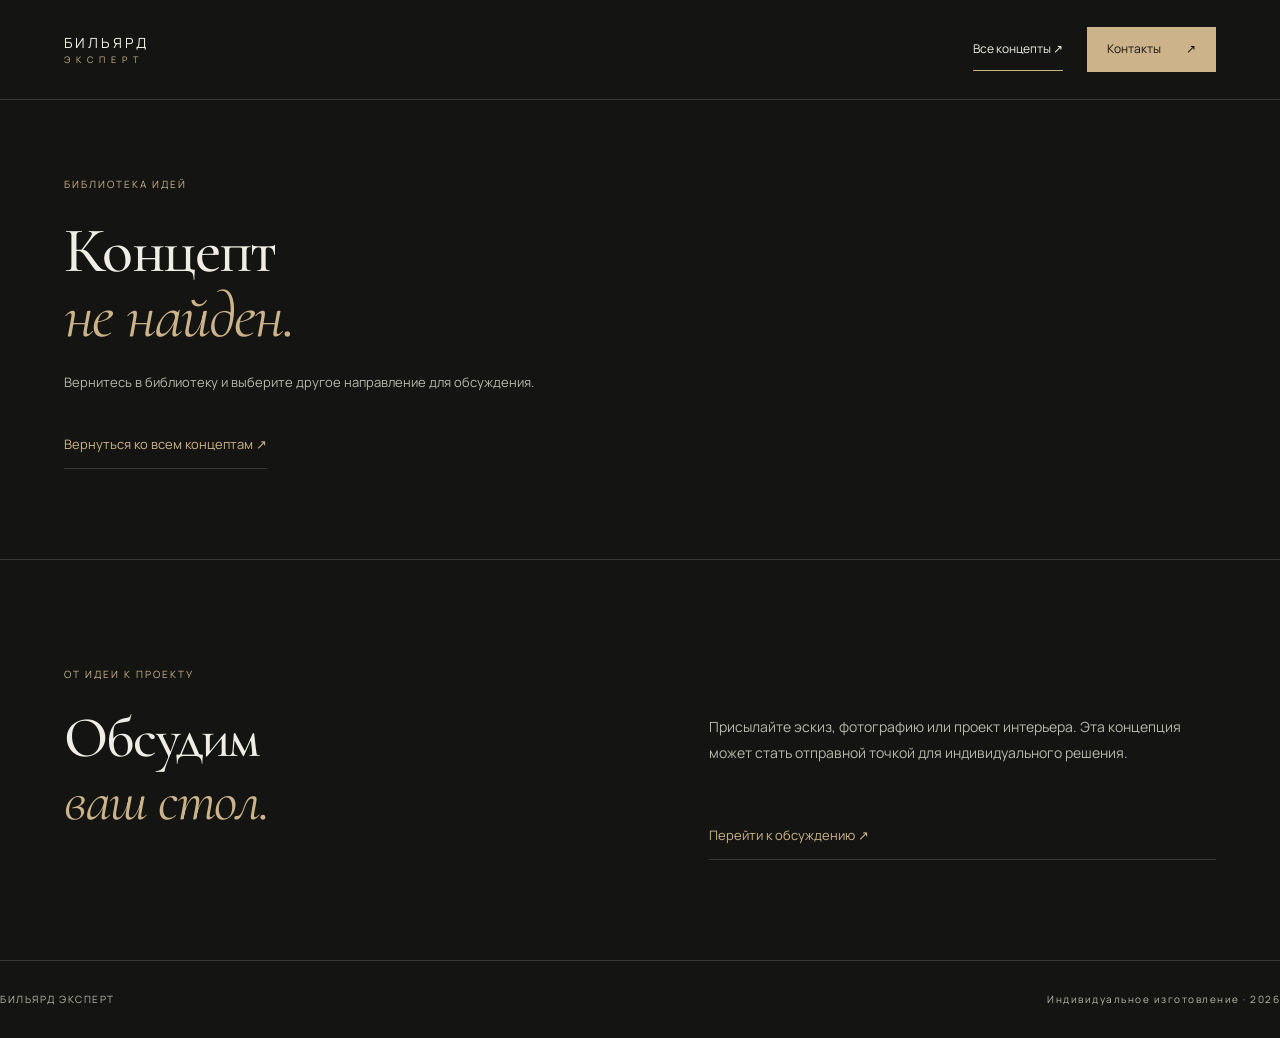
==== concept.html @ 1fe4362e "Enlarge material imagery with faded text overlays and visible catalog link" ====
<!doctype html><html lang="ru"><head><meta charset="utf-8"><meta name="viewport" content="width=device-width,initial-scale=1"><meta name="theme-color" content="#151614"><meta name="robots" content="noindex,nofollow"><meta name="description" content="Концепция индивидуального бильярдного стола · Бильярд Эксперт"><title>Концепт стола · Бильярд Эксперт</title><link rel="preload" href="assets/fonts/cormorant-garamond-latin-cyrillic.woff2" as="font" type="font/woff2" crossorigin><link rel="preload" href="assets/fonts/manrope-latin-cyrillic.woff2" as="font" type="font/woff2" crossorigin><link rel="stylesheet" href="style.css?v=20261030-material-cards"></head><body><a class="skip-link" href="#concept-detail">Перейти к концепции</a><header><a class="brand" href="index.html">БИЛЬЯРД<span>ЭКСПЕРТ</span></a><a class="header-link" id="back-to-gallery" href="concepts.html">Все концепты ↗</a><a class="contact-button" href="index.html#contacts">Контакты <span>↗</span></a></header><main id="concept-detail" class="concept-page"><section class="concept-detail" aria-live="polite"></section><noscript><p class="noscript-note">Для просмотра выбранного концепта нужен JavaScript. <a href="index.html#idea">Обсудить свою идею</a> можно по контактам на главной.</p></noscript><section class="contact-strip section"><div><span class="eyebrow">ОТ ИДЕИ К ПРОЕКТУ</span><h2>Обсудим<br><em>ваш стол.</em></h2></div><div><p>Присылайте эскиз, фотографию или проект интерьера. Эта концепция может стать отправной точкой для индивидуального решения.</p><a class="text-link" href="index.html#idea">Перейти к обсуждению ↗</a></div></section></main><footer><a href="index.html">БИЛЬЯРД ЭКСПЕРТ</a><span>Индивидуальное изготовление · 2026</span></footer><script src="models.js?v=20261030-editorial"></script><script src="gallery-models.js"></script><script src="concept.js"></script></body></html>
---- style.css ----
:root{color-scheme:dark;--bg:#151614;--ink:#eeeae0;--muted:#aaa99e;--accent:#c9ae7f;--line:#42443d}
*{box-sizing:border-box}
html{scroll-behavior:smooth;scroll-padding-top:30px}
body{margin:0;background:var(--bg);color:var(--ink);font:15px/1.6 var(--font-body),sans-serif}
button,a,input,textarea{-webkit-tap-highlight-color:transparent}
a{color:inherit;text-decoration:none}
button{cursor:pointer;font:inherit;color:inherit}
button:focus-visible,a:focus-visible,input:focus-visible,textarea:focus-visible{outline:2px solid var(--accent);outline-offset:6px}
header{max-width:1500px;margin:auto;display:flex;align-items:center;justify-content:space-between;padding:27px 5%;border-bottom:1px solid #ffffff14}
.brand{font-size:15px;letter-spacing:3px;line-height:1.5}
.brand span{display:block;font-size:10px;letter-spacing:6px;color:var(--accent)}
.header-note{font-size:12px;color:var(--muted)}
.header-link{font-size:13px}
.header-link span{color:var(--accent);padding-left:24px}
.intro{max-width:1400px;margin:54px auto 0;padding:0 5%;position:relative;z-index:2;pointer-events:none}
.eyebrow{font-size:10px;letter-spacing:2.5px;color:var(--accent)}
.eyebrow>span{display:inline-block;width:5px;height:5px;border-radius:50%;background:var(--accent);vertical-align:middle;margin-right:10px}
h1{font:clamp(46px,5.3vw,82px)/1.08 var(--font-display),serif;letter-spacing:-2px;margin:19px 0 0;font-weight:normal}
em{font-weight:normal;color:var(--accent)}
.intro>p{position:absolute;right:6%;bottom:6px;color:var(--muted);font-size:14px}
.showcase{max-width:1400px;margin:-100px auto 0}
.scene{position:relative;aspect-ratio:3/2;isolation:isolate}
.images{position:absolute;inset:0;z-index:-1}
.images img{position:absolute;width:100%;height:100%;object-fit:contain;inset:0;transition:opacity .48s ease}
#next-image{opacity:0}
.images img.failed{visibility:hidden}
#leaders{position:absolute;inset:0;width:100%;height:100%;pointer-events:none;overflow:visible}
.leader{fill:none;stroke:#c9ae7f99;stroke-width:1;vector-effect:non-scaling-stroke;stroke-dasharray:500;animation:draw .8s ease both}
.mobile-marker{display:none}
.dot{fill:var(--accent);stroke:var(--bg);stroke-width:2}
.callout{position:absolute;width:19%;font-size:12px;animation:reveal .55s .15s both}
.callout span{font-size:9px;color:var(--accent);letter-spacing:1px}
.callout h3{font:19px/1.25 var(--font-display),serif;margin:5px 0 7px;font-weight:normal}
.callout p{margin:0;color:var(--muted);font-size:11px;line-height:1.5}
.scene-note{position:absolute;left:5%;bottom:5%;font-size:8px;letter-spacing:2px;color:#93958a}
.controls{margin:-30px 5% 0;padding:26px 0 35px;border-top:1px solid var(--line);display:grid;grid-template-columns:1fr 1fr;gap:10%;position:relative}
.number{color:var(--accent);font-size:10px;letter-spacing:2px}
h2{font:30px/1.2 var(--font-display),serif;font-weight:normal;margin:9px 0}
.model-info p{margin:0;color:var(--muted);font-size:12px}
.slider-top{display:flex;justify-content:space-between;align-items:center;color:var(--muted);font-size:12px}
.arrows{display:flex;gap:10px}
.arrows button{border:1px solid var(--line);background:transparent;border-radius:50%;width:36px;height:36px}
.arrows button:hover{background:#c9ae7f20}
.arrows button:disabled{opacity:.3;cursor:default}
input[type=range]{width:100%;height:32px;margin:18px 0 0;appearance:none;background:transparent;cursor:ew-resize}
input[type=range]::-webkit-slider-runnable-track{height:2px;background:linear-gradient(to right,var(--accent) var(--progress,0%),var(--line) var(--progress,0%))}
input[type=range]::-webkit-slider-thumb{appearance:none;width:20px;height:20px;border:5px solid var(--bg);border-radius:50%;background:var(--accent);box-shadow:0 0 0 1px var(--accent);margin-top:-9px}
input[type=range]::-moz-range-track{height:2px;background:var(--line)}
input[type=range]::-moz-range-thumb{width:12px;height:12px;border-radius:50%;background:var(--accent);border:3px solid var(--bg)}
.ticks{display:flex;justify-content:space-between}
.ticks button{border:0;background:transparent;color:var(--muted);font-size:11px;padding:8px 0}
.ticks button.selected{color:var(--accent)}
.idea{padding:65px 5%;margin:35px auto 0;max-width:1400px;border-top:1px solid var(--line);display:grid;grid-template-columns:1fr 1fr;gap:10%}
.idea h2{font-size:60px;margin:20px 0}
.idea p{color:var(--muted);max-width:440px}
.idea p:first-child{color:var(--ink)}
.cta{display:flex;justify-content:space-between;gap:40px;border:0;border-bottom:1px solid var(--accent);background:transparent;color:var(--accent);padding:15px 0;margin-top:25px}
.cta:hover{color:var(--ink)}
#project-panel{margin-top:24px;border:1px solid var(--line);padding:20px}
#project-panel label{display:block;font-size:12px}
textarea{width:100%;background:#ffffff05;color:var(--ink);border:1px solid var(--line);padding:12px;margin:10px 0;font:inherit;resize:vertical}
small{display:block;color:var(--muted);font-size:11px}
footer{margin:0 5%;padding:24px 0;border-top:1px solid var(--line);color:var(--muted);font-size:9px;letter-spacing:1px;display:flex;justify-content:space-between}
@keyframes draw{from{stroke-dashoffset:500}
to{stroke-dashoffset:0}
}
@keyframes reveal{from{opacity:0;transform:translateY(5px)}
to{opacity:1;transform:translateY(0)}
}

@media(min-width:1500px){.showcase{margin-top:-120px}
}
@media(max-width:700px){header{padding:20px 6%}
.header-note{display:none}
.intro{margin-top:35px;padding:0 6%}
.intro>p{position:static;font-size:12px;margin-top:20px}
h1{font-size:48px}
.eyebrow{font-size:8px;letter-spacing:1.5px}
.showcase{margin:0 auto}
.scene{aspect-ratio:auto;padding-top:67%}
.images{height:auto;aspect-ratio:3/2}
.scene-note{top:57vw;bottom:auto;left:6%;font-size:6px}
.callout{position:static;width:auto;animation:none;padding:16px 0;border-top:1px solid var(--line)}
#callouts{position:relative;margin:0 6%;display:grid;grid-template-columns:1fr 1fr;gap:18px}
.callout h3{font-size:18px}
.callout p{font-size:11px}
#leaders{height:auto;aspect-ratio:3/2}
.leader{display:none}
.dot{r:14}
.mobile-marker{display:block;fill:var(--bg);font:13px var(--font-body),sans-serif;text-anchor:middle;dominant-baseline:central}
.controls{margin:18px 6% 0;grid-template-columns:1fr;gap:25px;padding-top:23px}
.idea{grid-template-columns:1fr;margin:10px 6% 0;padding:35px 0;gap:0}
.idea h2{font-size:46px}
.idea p{font-size:13px}
.idea .eyebrow{font-size:8px}
footer{margin:0 6%;font-size:7px;gap:20px}
.arrows button{width:44px;height:44px}
.ticks button{min-height:44px}
}

@media(prefers-reduced-motion:reduce){html{scroll-behavior:auto}
*,*:before,*:after{animation:none!important;transition:none!important}
}

#catalog-source{position:absolute;right:5%;bottom:5%;font-size:10px;color:var(--accent);z-index:3}
.ticks{gap:12px;flex-wrap:wrap}
.ticks button{font-size:10px}
input[type=range]{touch-action:pan-y}

@media(max-width:700px){.ticks{gap:5px}
.ticks button{font-size:10px;padding:7px 3px}
#catalog-source{top:61vw;bottom:auto;font-size:8px}
.scene-note{letter-spacing:1px}
}

@media(min-width:701px){.showcase{margin-top:-25px}
}

@media(min-width:701px){.controls{margin-top:30px}
}

@media(min-width:701px){.callout{width:22%}
.scene-note,#catalog-source{bottom:1.5%}
}

.skip-link{position:absolute;left:20px;top:-100px;z-index:10;background:var(--ink);color:var(--bg);padding:10px}
.skip-link:focus{top:10px}
.header-note{display:flex;gap:28px}
.header-note a:hover{color:var(--accent)}
.section{max-width:1400px;margin:0 auto;padding:85px 5%;border-top:1px solid var(--line)}
.section h2{font-size:clamp(38px,4.5vw,65px);letter-spacing:-1px;line-height:1.1;margin-top:22px}
.section p{color:var(--muted);font-size:14px;line-height:1.85}
.collection-link{max-width:1400px;padding:0 5% 45px;margin:auto;display:flex;justify-content:space-between;gap:20px;color:var(--muted);font-size:12px}
.collection-link a{color:var(--accent);border-bottom:1px solid var(--line);padding-bottom:6px}
.collection-link p{margin:0}
.statement{display:grid;grid-template-columns:1fr 1fr;gap:0 12%}
.statement>.eyebrow{grid-column:1/-1}
.statement-copy{padding-top:12px}
.statement-copy p:first-child{font-size:19px;color:var(--ink)}
.facts{display:flex;gap:48px;margin-top:35px}
.facts strong{display:block;font:24px var(--font-display),serif}
.facts span{font-size:11px;color:var(--muted)}
.section-heading{display:grid;grid-template-columns:1.2fr 1fr;gap:12%;align-items:end;margin-bottom:42px}
.section-heading p{max-width:390px}
.material-grid{display:grid;grid-template-columns:repeat(3,1fr);gap:32px}
.material-grid h3{font:26px var(--font-display),serif;font-weight:normal;margin:15px 0}
.material-grid p{font-size:12px}
.material-swatch{height:180px;margin-bottom:25px;border:1px solid #ffffff10}
.wood{background:repeating-linear-gradient(6deg,#6b4930 0,#795235 2px,#543923 4px,#6d4931 7px,#704c32 12px)}
.cloth{background:repeating-linear-gradient(90deg,#344c3c 0,#344c3c 2px,#3b5242 3px,#344c3c 4px)}
.metal{background:linear-gradient(125deg,#493d29,#aa9166 35%,#6c5b3d 55%,#c0aa7f 75%,#69563a)}
.materials>small{margin-top:30px;font-size:10px}
.steps{list-style:none;padding:0;margin:0}
.steps li{display:grid;grid-template-columns:65px 1fr 140px;gap:30px;padding:28px 0;border-top:1px solid var(--line)}
.steps li>span:first-child{font:28px var(--font-display),serif;color:var(--accent)}
.steps h3{font:25px var(--font-display),serif;margin:0;font-weight:normal}
.steps p{max-width:650px;margin:12px 0 0;font-size:13px}
.step-tag{color:var(--muted);font-size:10px;letter-spacing:1px;text-align:right}
.budget{display:grid;grid-template-columns:1fr 1fr;gap:12%;background:linear-gradient(120deg,#20211d,#151614)}
.price{font:36px var(--font-display),serif;color:var(--accent);margin-top:35px}
.text-link{display:inline-block;font-size:13px;color:var(--accent);padding:10px 0;border-bottom:1px solid var(--line);margin-top:15px}
.designers{padding-top:95px;padding-bottom:95px;background:radial-gradient(ellipse at 85% 30%,#3a342647,transparent 60%)}
.designers p{max-width:500px;margin-left:42%;margin-top:-75px}
.designers .text-link{margin-left:42%}
.faq{display:grid;grid-template-columns:1fr 1.3fr;gap:10%}
details{border-top:1px solid var(--line);padding:22px 0}
details:last-child{border-bottom:1px solid var(--line)}
summary{cursor:pointer;list-style:none;padding-right:28px;position:relative;font-size:14px}
summary:after{content:'+';position:absolute;right:0;color:var(--accent);font-size:20px;top:-6px}
details[open] summary:after{content:'−'}
details p{font-size:12px!important}
summary:focus-visible{outline:2px solid var(--accent);outline-offset:5px}
.copy-button{background:var(--accent);color:#191a16;border:0;padding:12px 18px;font-size:12px}
.copy-button:hover{background:var(--ink)}
#copy-status{font-size:12px;margin:10px 0}
.contact-actions{display:flex;flex-wrap:wrap;gap:20px;margin:18px 0;font-size:12px;color:var(--accent)}
.contact-strip{display:grid;grid-template-columns:1fr 1fr;gap:12%}
.contact-strip>div:last-child{display:flex;flex-direction:column;gap:18px;padding-top:40px;color:var(--muted);font-size:14px}
.phone{font:32px var(--font-display),serif;color:var(--ink)}
.idea{border-top:1px solid var(--line);padding-top:75px;padding-bottom:75px}
.idea h2{line-height:1.1}
.gallery-intro{max-width:1400px;margin:60px auto 35px;padding:0 5%}
.gallery-intro h1{font-size:clamp(46px,7vw,90px)}
.gallery-intro p{color:var(--muted);max-width:560px}
.filters{display:flex;gap:12px;flex-wrap:wrap;margin-top:30px}
.filters button{border:1px solid var(--line);background:transparent;padding:10px 18px;color:var(--muted);font-size:12px}
.filters button[aria-pressed=true]{background:var(--accent);color:var(--bg);border-color:var(--accent)}
.gallery{max-width:1400px;margin:auto;padding:10px 5% 70px;display:grid;grid-template-columns:repeat(2,1fr);gap:40px 24px}
.concept-card{border-bottom:1px solid var(--line);padding-bottom:24px}
.concept-card img{width:100%;aspect-ratio:3/2;object-fit:contain;display:block;transition:transform .5s}
.concept-card a:hover img{transform:scale(1.02)}
.concept-card h2{font:28px var(--font-display),serif;font-weight:normal;margin:12px 0}
.concept-card p{color:var(--muted);font-size:12px}
.concept-card .eyebrow{font-size:8px}
.concept-card .card-link{color:var(--accent);font-size:12px}
.gallery-count{font-size:11px;color:var(--muted);margin-top:18px}
.gallery-empty{grid-column:1/-1}
.noscript-note{padding:25px 5%;color:var(--muted)}

@media(max-width:700px){.section{margin:0 6%;padding:44px 0}
.section h2{font-size:40px}
.statement,.section-heading,.budget,.faq,.contact-strip{grid-template-columns:1fr;gap:20px}
.statement>.eyebrow{grid-column:auto}
.statement h2{margin:0}
.statement-copy p:first-child{font-size:17px}
.facts{gap:30px}
.material-grid{grid-template-columns:1fr;gap:25px}
.material-swatch{height:140px}
.material-grid h3{font-size:24px}
.material-grid p{max-width:380px}
.section-heading{margin-bottom:25px}
.section-heading h2{margin-bottom:0}
.section-heading p{font-size:13px}
.steps li{grid-template-columns:30px 1fr;gap:18px;padding:24px 0}
.step-tag{display:none}
.steps h3{font-size:23px}
.steps p{font-size:12px}
.price{font-size:29px;margin-top:0}
.designers p,.designers .text-link{margin-left:0;margin-top:20px}
.designers h2{font-size:40px}
.faq h2{margin-bottom:15px}
.collection-link{padding:0 6% 30px;flex-direction:column;gap:10px}
.collection-link a{align-self:flex-start}
.contact-strip>div:last-child{padding-top:0}
.phone{font-size:30px}
.idea{padding-top:40px;padding-bottom:40px}
.gallery{grid-template-columns:1fr;padding:0 6% 40px;gap:30px}
.gallery-intro{padding:0 6%;margin-top:35px}
.gallery-intro h1{font-size:48px}
.filters{gap:8px}
.filters button{font-size:11px;padding:10px 12px}
.contact-actions{flex-direction:column;gap:15px}
}

.concept-card img{height:auto}

@media(max-width:700px){.header-note{display:none}
}

/* Full-width selector directly below the table image. */
.sr-only{position:absolute;width:1px;height:1px;padding:0;margin:-1px;overflow:hidden;clip:rect(0,0,0,0);white-space:nowrap;border:0}

.scene-slider{position:absolute;top:100%;left:5%;width:90%;z-index:2}

.scene-slider input[type=range]{display:block;height:32px;margin:0 calc(100% / 14 - 10px);width:calc(100% - 100% / 7 + 20px)}

.scene-slider .ticks{display:grid;grid-template-columns:repeat(7,minmax(0,1fr));gap:0}

.scene-slider .ticks button{text-align:center;min-width:0}

.scene-slider .ticks button:first-child{text-align:center}

.scene-slider .ticks button:last-child{text-align:center}

.showcase .controls{margin-top:88px;border-top:0;padding-top:0;align-items:center}

.controls>.arrows{justify-self:end}

@media(max-width:700px){.scene-slider{position:relative;top:auto;left:auto;width:auto;margin:0 6% 18px}
.scene-slider .ticks button{font-size:9px;padding-left:0;padding-right:0}
.showcase .controls{margin-top:22px;grid-template-columns:1fr auto;gap:15px}
.controls h2{font-size:25px}
.controls .model-info p{font-size:11px}
.controls>.arrows{align-self:start}
.controls .arrows button{width:40px;height:40px}
}

#inspiration-preview{width:100%;height:auto;display:block;margin:0 0 18px}
#inspiration-preview[hidden]{display:none}

/* Premium visual system. Shared by the main page, library and detail pages. */
:root{--bg:#141512;--ink:#f0ede4;--muted:#b8b7ac;--accent:#ccb389;--line:#ffffff26;--space:clamp(24px,5vw,80px);--measure:1440px}

body{font-size:15px;line-height:1.7;-webkit-font-smoothing:antialiased}
::selection{background:#ccb389;color:#141512}

header{max-width:var(--measure);min-height:100px;padding:24px var(--space);border-color:var(--line)}

.brand{font-size:14px;letter-spacing:3px}
.brand span{font-size:9px;letter-spacing:6px}
.header-note{gap:34px;font-size:11px;letter-spacing:.4px}
.header-link{font-size:12px;padding:11px 0;border-bottom:1px solid var(--accent)}

a,button{transition:color .2s,background-color .2s,border-color .2s}
a:hover{color:var(--accent)}
.eyebrow{font-size:10px;letter-spacing:2.8px;line-height:1.7}

h1,h2,h3{font-weight:400}
h1{letter-spacing:-.045em;font-size:clamp(54px,6.5vw,96px);line-height:1.04}
h2{letter-spacing:-.035em}
p{text-wrap:pretty}

.intro{max-width:var(--measure);margin:65px auto 0;padding:0 var(--space);display:grid;grid-template-columns:1.3fr 1fr;align-items:end;pointer-events:auto;gap:20px}

.intro>.eyebrow{grid-column:1/-1}
.intro h1{margin:0}
.intro-copy{justify-self:end;padding:0 0 4px 20px}
.intro-copy p{color:var(--muted);font-size:14px;line-height:1.8;margin:0}
.intro-copy .text-link{font-size:12px;margin-top:14px;min-width:220px;display:flex;justify-content:space-between}

.showcase{max-width:var(--measure)}
.scene-note{color:#b5b4a8;letter-spacing:1.8px}
.callout h3{font-size:21px}
.callout p{font-size:12px}
.callout span{font-size:10px}
.arrows button{width:46px;height:46px;font-size:19px}
.model-info h2{font-size:36px;margin:9px 0}
.model-info p{font-size:13px}
.scene-slider .ticks button{font-size:11px;min-height:44px}
.scene-slider input[type=range]{height:38px}
.showcase .controls{margin-top:98px;padding-bottom:35px}
.collection-link{max-width:var(--measure);padding:0 var(--space) 65px;font-size:12px;align-items:center}
.collection-link a{padding:12px 0}

.section{max-width:var(--measure);padding:100px var(--space);border-color:var(--line)}
.section h2{font-size:clamp(38px,4.5vw,66px);line-height:1.08;letter-spacing:-.035em}
.section p{font-size:14px;line-height:1.9}
.section-heading{margin-bottom:50px}
.statement{gap:0 10%;padding-top:110px;padding-bottom:110px}
.statement-copy p:first-child{font-size:21px;line-height:1.65}
.facts{border-top:1px solid var(--line);padding-top:28px;margin-top:35px}
.facts strong{font-size:26px}
.facts span{font-size:11px}
.material-grid{gap:28px}
.material-swatch{height:210px}
.material-grid article{border-bottom:1px solid var(--line);padding-bottom:22px}
.material-grid h3{font-size:28px}
.material-grid p{font-size:13px}
.steps li{padding:32px 0;grid-template-columns:70px 1fr 140px}
.steps h3{font-size:28px}
.steps p{font-size:13px}
.step-tag{font-size:11px}
.price{font-size:clamp(30px,3vw,43px);letter-spacing:-1px}
.budget{background:linear-gradient(110deg,#22231e88,transparent)}
.designers{padding-top:110px;padding-bottom:110px}
.designers p{margin-left:52%;margin-top:-100px;max-width:420px}
.designers .text-link{margin-left:52%}
.text-link{padding-bottom:13px}
summary{font-size:15px;line-height:1.6}
details{padding:25px 0}
details p{font-size:13px!important}
.idea{max-width:var(--measure);padding:100px var(--space);margin:0 auto;gap:12%}
.idea h2{font-size:clamp(44px,5.2vw,76px);letter-spacing:-.04em}
.idea .cta{width:100%;padding:18px 0;font-size:15px}
#project-panel{border:0;border-top:1px solid var(--line);padding:24px 0}
textarea{border-radius:0;min-height:120px}
footer{max-width:calc(var(--measure) - 2 * var(--space));margin:auto;padding:30px 0;font-size:10px;letter-spacing:1.5px}
.contact-strip .phone{font-size:clamp(25px,3vw,40px)}

.gallery-intro{max-width:var(--measure);margin:75px auto 0;padding:0 var(--space);display:grid;grid-template-columns:1.2fr 1fr;column-gap:8%;align-items:end}
.gallery-intro>.eyebrow{grid-column:1/-1}
.gallery-intro h1{font-size:clamp(58px,7.5vw,108px);line-height:1.05;margin:24px 0 35px}
.gallery-intro-copy{padding-bottom:42px;justify-self:end;max-width:380px}
.gallery-intro-copy p{font-size:17px;line-height:1.8;margin:0 0 22px;color:var(--ink)}
.gallery-intro-copy small{font-size:11px;line-height:1.9}
.filters{grid-column:1/-1;margin:35px 0 0;border-top:1px solid var(--line);padding-top:25px;gap:8px}
.filters button{border-radius:0;border-color:transparent;padding:12px 20px;min-height:44px;font-size:12px}
.filters button:hover{border-color:var(--line);color:var(--ink)}
.filters button[aria-pressed=true]{background:transparent;color:var(--accent);border-color:var(--accent)}
.gallery-count{grid-column:1/-1;font-size:10px;letter-spacing:1px;margin:22px 0 24px}
.gallery{max-width:var(--measure);padding:0 var(--space) 100px;gap:60px 32px}
.concept-card{padding:0 0 28px;min-width:0;position:relative}
.concept-card>a{display:block}
.concept-card img{background:#1a1b17;transition:filter .4s,transform .6s;aspect-ratio:3/2;object-fit:cover;margin-bottom:24px}
.concept-card h2{font-size:34px;letter-spacing:-.03em;margin:9px 0}
.concept-card p{font-size:12px;margin:0 0 16px}
.concept-card .eyebrow{font-size:8px;letter-spacing:2px}
.concept-card .card-link{font-size:11px;display:inline-block;border-bottom:1px solid #ccb38955;padding-bottom:6px}
.concept-card a:hover img{transform:translateY(-3px);filter:brightness(1.08)}
.concept-card a:hover h2{color:var(--accent)}

.concept-detail{max-width:var(--measure);padding:70px var(--space) 90px;margin:auto}
.concept-detail-grid{display:grid;grid-template-columns:1.5fr 1fr;gap:6%;align-items:center}
.concept-detail-image{width:100%;height:auto;display:block;aspect-ratio:3/2;object-fit:contain}
.concept-detail-image-wrap small{font-size:9px;letter-spacing:1px;margin-top:18px}
.concept-detail-copy h1{font-size:clamp(46px,5vw,76px);margin:22px 0;overflow-wrap:anywhere}
.concept-detail-copy p{font-size:13px;color:var(--muted);line-height:1.9}
.concept-detail-copy .concept-material{color:var(--ink);font-size:16px}
.concept-detail-copy .cta{width:100%;font-size:13px;margin-top:30px}
.concept-features{display:grid;grid-template-columns:repeat(3,1fr);gap:30px;padding-top:70px}
.concept-features>.eyebrow{grid-column:1/-1}
.concept-features article{border-top:1px solid var(--line);padding-top:22px}
.concept-features article>span{color:var(--accent);font-size:10px}
.concept-features h3{font:26px var(--font-display),serif;margin:12px 0}
.concept-features p{color:var(--muted);font-size:13px}

@media(min-width:701px){.showcase{margin-top:0}
.scene{margin-top:0}
}

@media(min-width:1000px){.gallery .concept-card:nth-child(3n){grid-column:1/-1}
.gallery .concept-card:nth-child(3n)>a{display:grid;grid-template-columns:1.7fr 1fr;column-gap:6%;align-content:center}
.gallery .concept-card:nth-child(3n) img{grid-row:1/6;grid-column:1;margin:0}
.gallery .concept-card:nth-child(3n) .eyebrow{align-self:end}
.gallery .concept-card:nth-child(3n) h2{font-size:48px}
.gallery .concept-card:nth-child(3n) .card-link{justify-self:start;align-self:start}
}

@media(max-width:900px) and (min-width:701px){.intro-copy{padding-left:0}
.intro-copy p{font-size:12px}
.callout h3{font-size:17px}
.callout p{font-size:10px}
.designers p{margin-top:20px;margin-left:30%}
.designers .text-link{margin-left:30%}
.concept-detail-grid{grid-template-columns:1fr}
.concept-detail-copy{max-width:600px;margin-top:35px}
}

@media(max-width:700px){:root{--space:24px}
header{min-height:84px;padding:20px var(--space)}
.header-note{display:none}
.header-link{font-size:11px}
.brand{font-size:12px}
.brand span{font-size:8px;letter-spacing:5px}
.header-link span{padding-left:10px}
.intro{margin-top:38px;display:block}
.intro h1{font-size:clamp(45px,10.8vw,68px);margin-top:20px}
.intro-copy{padding:0;margin-top:24px;max-width:330px}
.intro-copy p{font-size:13px}
.intro-copy .text-link{max-width:250px;margin-top:12px}
.eyebrow{font-size:8px;letter-spacing:1.8px}
.showcase{margin-top:12px}
.callout h3{font-size:19px}
.callout p{font-size:12px}
.callout span{font-size:10px}
#callouts{margin:0 var(--space);gap:0 22px}
.callout{padding:18px 0}
.scene-slider{margin-left:var(--space);margin-right:var(--space);margin-bottom:18px}
.scene-slider .ticks button{font-size:9px}
.scene-note{font-size:6px;left:var(--space)}
.showcase .controls{margin:28px var(--space) 0;padding-bottom:30px}
.model-info h2{font-size:30px}
.model-info p{font-size:12px}
.collection-link{padding:0 var(--space) 40px;align-items:flex-start}
.section{margin:0 var(--space);padding:55px 0}
.section h2{font-size:42px}
.section p{font-size:13px}
.statement{gap:22px}
.statement-copy p:first-child{font-size:19px}
.facts{gap:30px}
.facts strong{font-size:23px}
.material-grid{gap:30px}
.material-swatch{height:180px}
.material-grid h3{font-size:26px}
.steps li{grid-template-columns:32px 1fr;gap:18px;padding:25px 0}
.steps h3{font-size:25px}
.section-heading{margin-bottom:30px}
.designers p,.designers .text-link{margin-left:0;margin-top:22px}
.idea{margin:0 var(--space);padding:55px 0;grid-template-columns:1fr;gap:15px}
.idea h2{font-size:50px;margin-top:20px}
.idea p{font-size:13px}
.contact-strip>div:last-child{padding-top:0}
footer{margin:0 var(--space);gap:20px;font-size:8px;letter-spacing:1px;align-items:center}
.gallery-intro{display:block;margin-top:40px}
.gallery-intro h1{font-size:clamp(50px,12vw,75px);margin-top:20px;margin-bottom:25px}
.gallery-intro-copy{padding-bottom:10px}
.gallery-intro-copy p{font-size:15px;margin-bottom:16px}
.gallery-intro-copy small{font-size:10px}
.filters{margin-top:28px;padding-top:18px;gap:4px}
.filters button{padding:10px 12px;font-size:11px}
.gallery-count{font-size:9px}
.gallery{padding-bottom:55px;gap:36px}
.concept-card{padding-bottom:24px}
.concept-card img{margin-bottom:20px}
.concept-card h2{font-size:32px}
.concept-detail{padding:35px var(--space) 50px}
.concept-detail-grid{grid-template-columns:1fr;gap:30px}
.concept-detail-copy h1{font-size:52px}
.concept-features{grid-template-columns:1fr;gap:20px;padding-top:45px}
.concept-features>.eyebrow{grid-column:auto}
.concept-features h3{font-size:25px}
}

@media(prefers-reduced-motion:reduce){*,*:before,*:after{animation:none!important;transition:none!important}
}

@media(max-width:700px){.intro-copy,.gallery-intro-copy{justify-self:start;width:100%;margin-left:0;margin-right:auto}
.concept-detail-image-wrap .image-error{padding:45px 20px;border:1px solid var(--line);color:var(--muted)}
}

[hidden]{display:none!important}

.concept-image-error{padding:55px 24px;border:1px solid var(--line);color:var(--muted);font-size:13px}
#cinema{position:absolute;inset:0;width:100%;height:100%;object-fit:contain;z-index:0;background:var(--bg)}
.cinema-playing #leaders,.cinema-playing #callouts{visibility:hidden}
#cinema-toggle{display:inline-block;font-size:11px;background:none;color:var(--accent);border:0;border-bottom:1px solid var(--line);padding:8px 0;margin-top:12px;min-height:44px}
@media(max-width:700px){#cinema{height:auto;aspect-ratio:3/2}}
.contact-button{display:flex;align-items:center;justify-content:space-between;gap:25px;background:var(--accent);color:var(--bg);padding:12px 20px;font-size:12px;min-height:44px;margin-left:24px}.contact-button:hover{background:var(--ink);color:var(--bg)}header .header-link{margin-left:auto}header nav{margin:auto}header .brand{flex-shrink:0}
#inquiry-form{margin-top:28px;border-top:1px solid var(--line);padding-top:25px}.form-heading h3{font:25px/1.25 var(--font-display),serif;margin:0 0 12px}.form-heading p{font-size:12px}.form-row{display:grid;grid-template-columns:1fr 1fr;gap:18px}#inquiry-form label{font-size:12px}#inquiry-form input:not([type=checkbox]):not([type=file]){display:block;width:100%;border:1px solid var(--line);background:#ffffff05;color:var(--ink);padding:13px;margin:8px 0 20px;font:inherit;border-radius:0;min-width:0}.file-drop{border:1px dashed #ccb38977;padding:20px;cursor:pointer}.file-drop>span{display:flex;justify-content:space-between;gap:15px}.file-drop b{font-size:22px;font-weight:normal;color:var(--accent)}.file-drop small{margin-top:8px}#lead-files{display:block;font-size:12px;width:100%;margin:12px 0;color:var(--muted)}#lead-files::file-selector-button{background:transparent;border:1px solid var(--line);color:var(--ink);padding:10px;margin-right:10px}.file-list{padding:0;list-style:none}.file-list li{display:flex;align-items:center;gap:15px;justify-content:space-between;padding:12px 0;border-bottom:1px solid var(--line);font-size:12px}.file-list li span{overflow-wrap:anywhere}.file-list button{background:transparent;border:0;border-bottom:1px solid var(--line);color:var(--accent);font-size:11px;padding:8px}.consent{display:flex!important;gap:12px;align-items:flex-start;margin:24px 0;color:var(--muted);font-size:11px!important}.consent input{accent-color:var(--accent);width:18px;height:18px;flex-shrink:0}.consent a{color:var(--accent);text-decoration:underline}.submit-inquiry{width:100%;display:flex;justify-content:space-between;background:var(--accent);color:var(--bg);border:0;padding:17px 20px;font-size:14px}.submit-inquiry:disabled{opacity:.5;cursor:default}#inquiry-status{font-size:12px;line-height:1.7;min-height:40px}.alternative-contact{border-top:1px solid var(--line);margin-top:30px;padding-top:22px}
@media(max-width:700px){.contact-button{margin-left:12px;gap:10px;padding:10px 13px;font-size:11px}header .header-link{display:none}.form-row{grid-template-columns:1fr;gap:0}}

/* Editorial type and a single active detail. */
@font-face{font-family:'Cormorant Garamond';src:url('assets/fonts/cormorant-garamond-latin-cyrillic.woff2') format('woff2');font-style:normal;font-weight:300 700;font-display:swap}
@font-face{font-family:'Cormorant Garamond';src:url('assets/fonts/cormorant-garamond-italic-latin-cyrillic.woff2') format('woff2');font-style:italic;font-weight:300 700;font-display:swap}
@font-face{font-family:Manrope;src:url('assets/fonts/manrope-latin-cyrillic.woff2') format('woff2');font-style:normal;font-weight:200 800;font-display:swap}
:root{--font-display:'Cormorant Garamond',Georgia;--font-body:Manrope,Arial}
h1,h2,h3{font-weight:500}h1{line-height:1.02;letter-spacing:-.025em}.section h2{letter-spacing:-.025em}.eyebrow{font-size:10px;letter-spacing:2px}.header-note,.header-link{font-size:12px}.section p{font-size:14px;line-height:1.9}.scene-slider .ticks button{font-size:12px}.callout h3{font-size:25px;line-height:1.08;letter-spacing:-.015em}.callout p{font-size:13px;line-height:1.6}.callout span{font-size:10px}.scene-note{font-size:9px;letter-spacing:1.4px}.model-info p{font-size:13px}.material-swatch{display:block;width:100%;height:auto!important;aspect-ratio:3/2;object-fit:cover;border:0}.material-grid h3{font-size:32px}.material-grid p{font-size:13px;line-height:1.8}.materials>small{font-size:11px;max-width:650px;line-height:1.8}.material-grid{gap:32px}
#detail-points{position:absolute;inset:0;pointer-events:none;z-index:2}.detail-point{position:absolute;width:44px;height:44px;padding:0;border:0;background:transparent;transform:translate(-50%,-50%);pointer-events:auto;font:500 10px var(--font-body),sans-serif;display:grid;place-items:center;color:var(--ink)}.detail-point:before{content:'';position:absolute;width:24px;height:24px;border:1px solid #ccb389aa;border-radius:50%;background:#141512cc;z-index:-1}.detail-point[aria-pressed=true]{color:var(--bg)}.detail-point[aria-pressed=true]:before{background:var(--accent);border-color:var(--accent)}.detail-point:hover:before{border-color:var(--ink)}.detail-point:focus-visible{outline-offset:-2px}.detail-study{margin:0 var(--space) 60px;border-top:1px solid var(--line);padding-top:28px;display:grid;grid-template-columns:1fr 1fr;gap:9%;align-items:center}.detail-study h3{font:500 34px/1.1 var(--font-display),serif;margin:14px 0 20px}.detail-study small{font-size:10px;color:var(--muted);margin-top:16px}.detail-tab{width:44px;height:44px;background:transparent;border:1px solid var(--line);margin-right:8px;font-size:11px}.detail-tab[aria-pressed=true]{border-color:var(--accent);color:var(--accent)}#detail-crop{aspect-ratio:3/2;background-size:250% 250%;background-repeat:no-repeat;background-color:var(--bg)}.cinema-playing #detail-points{visibility:hidden}
@media(min-width:701px) and (max-width:900px){.callout h3{font-size:21px}.callout p{font-size:12px}}
@media(max-width:700px){h1{font-size:clamp(48px,11.5vw,72px)}.intro h1{font-size:clamp(48px,11.5vw,72px)}.section h2{font-size:45px}.scene-slider .ticks button{font-size:9px}#detail-points{height:auto;aspect-ratio:3/2;bottom:auto}#callouts{display:block;min-height:135px}.callout h3{font-size:26px}.callout p{font-size:13px}.scene-note{font-size:6px}.detail-study{grid-template-columns:1fr;gap:22px;margin-bottom:38px;padding-top:22px}.detail-study h3{font-size:30px;margin:12px 0 16px}#detail-crop{aspect-ratio:3/2}.material-grid h3{font-size:30px}.materials>small{font-size:10px}}
.concept-card .eyebrow{font-size:9px}html{font-synthesis:none}
@media(max-width:700px){.scene-note{font-size:8px;max-width:58%;line-height:1.4}#catalog-source{font-size:9px;max-width:30%;text-align:right}.gallery-count{font-size:10px}}

/* Immersive material cards and a visible catalogue entry beside the selector. */
.material-grid{gap:24px}.material-grid article{position:relative;isolation:isolate;display:flex;align-items:flex-end;min-height:clamp(450px,43vw,620px);padding:0;border:0;overflow:hidden;background:#1b1c18}
.material-grid .material-swatch{position:absolute;inset:0;width:100%;height:100%!important;aspect-ratio:auto;object-fit:cover;margin:0;z-index:-2}
.material-grid article:after{content:'';position:absolute;inset:0;z-index:-1;background:linear-gradient(180deg,rgba(12,13,10,0) 18%,rgba(12,13,10,.12) 36%,rgba(12,13,10,.84) 70%,rgba(12,13,10,.98) 100%);pointer-events:none}
.material-card-copy{padding:30px 26px;max-width:100%}.material-card-copy .eyebrow{color:#e0c79e}.material-grid .material-card-copy h3{font-size:clamp(30px,2.8vw,42px);line-height:1.06;color:#fffaf0;margin:18px 0 15px}.material-grid .material-card-copy p{font-size:13px;line-height:1.8;color:#e3e0d6;margin:0}
.material-grid article:first-child .material-swatch{object-position:65% center}
.selector-footer{display:flex;justify-content:space-between;align-items:center;gap:24px;margin-top:12px}.selector-footer>span{font-size:11px;color:var(--muted)}.selector-catalog{display:flex;align-items:center;justify-content:space-between;gap:35px;padding:13px 20px;min-height:46px;border:1px solid var(--accent);background:var(--accent);color:var(--bg);font-size:12px;white-space:nowrap}.selector-catalog:hover{background:var(--ink);border-color:var(--ink);color:var(--bg)}.showcase .controls{margin-top:168px}
@media(max-width:1000px){.material-grid{grid-template-columns:1fr}.material-grid article{min-height:460px}.material-card-copy{max-width:560px;padding:32px}.material-grid .material-card-copy h3{font-size:38px}}
@media(max-width:700px){.material-grid{gap:20px}.material-grid article{min-height:450px}.material-card-copy{padding:26px}.material-grid .material-card-copy h3{font-size:36px}.material-grid .material-card-copy p{font-size:13px}.selector-footer{margin-top:12px;gap:0}.selector-footer>span{display:none}.selector-catalog{width:100%;min-height:48px;font-size:12px}.showcase .controls{margin-top:28px}}
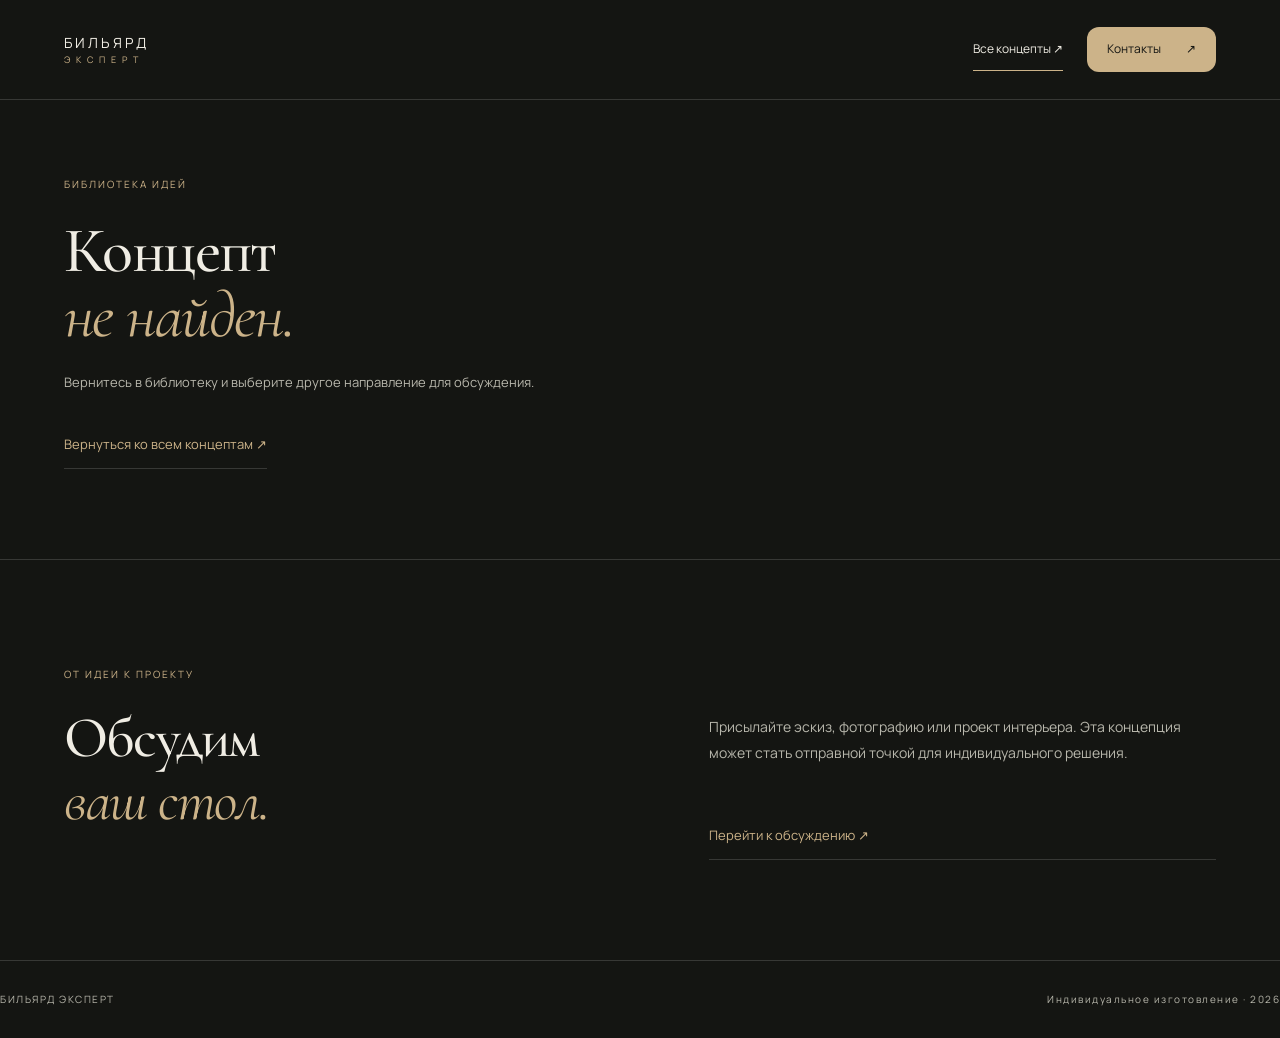
==== commit 01e5a274: "Improve mobile details and contact flow" ====
--- a/concept.html
+++ b/concept.html
@@ -1 +1 @@
-<!doctype html><html lang="ru"><head><meta charset="utf-8"><meta name="viewport" content="width=device-width,initial-scale=1"><meta name="theme-color" content="#151614"><meta name="robots" content="noindex,nofollow"><meta name="description" content="Концепция индивидуального бильярдного стола · Бильярд Эксперт"><title>Концепт стола · Бильярд Эксперт</title><link rel="preload" href="assets/fonts/cormorant-garamond-latin-cyrillic.woff2" as="font" type="font/woff2" crossorigin><link rel="preload" href="assets/fonts/manrope-latin-cyrillic.woff2" as="font" type="font/woff2" crossorigin><link rel="stylesheet" href="style.css?v=20261030-material-cards"></head><body><a class="skip-link" href="#concept-detail">Перейти к концепции</a><header><a class="brand" href="index.html">БИЛЬЯРД<span>ЭКСПЕРТ</span></a><a class="header-link" id="back-to-gallery" href="concepts.html">Все концепты ↗</a><a class="contact-button" href="index.html#contacts">Контакты <span>↗</span></a></header><main id="concept-detail" class="concept-page"><section class="concept-detail" aria-live="polite"></section><noscript><p class="noscript-note">Для просмотра выбранного концепта нужен JavaScript. <a href="index.html#idea">Обсудить свою идею</a> можно по контактам на главной.</p></noscript><section class="contact-strip section"><div><span class="eyebrow">ОТ ИДЕИ К ПРОЕКТУ</span><h2>Обсудим<br><em>ваш стол.</em></h2></div><div><p>Присылайте эскиз, фотографию или проект интерьера. Эта концепция может стать отправной точкой для индивидуального решения.</p><a class="text-link" href="index.html#idea">Перейти к обсуждению ↗</a></div></section></main><footer><a href="index.html">БИЛЬЯРД ЭКСПЕРТ</a><span>Индивидуальное изготовление · 2026</span></footer><script src="models.js?v=20261030-editorial"></script><script src="gallery-models.js"></script><script src="concept.js"></script></body></html>
+<!doctype html><html lang="ru"><head><meta charset="utf-8"><meta name="viewport" content="width=device-width,initial-scale=1"><meta name="theme-color" content="#151614"><meta name="robots" content="noindex,nofollow"><meta name="description" content="Концепция индивидуального бильярдного стола · Бильярд Эксперт"><title>Концепт стола · Бильярд Эксперт</title><link rel="preload" href="assets/fonts/cormorant-garamond-latin-cyrillic.woff2" as="font" type="font/woff2" crossorigin><link rel="preload" href="assets/fonts/manrope-latin-cyrillic.woff2" as="font" type="font/woff2" crossorigin><link rel="stylesheet" href="style.css?v=20261030-material-cards"></head><body><a class="skip-link" href="#concept-detail">Перейти к концепции</a><header><a class="brand" href="index.html">БИЛЬЯРД<span>ЭКСПЕРТ</span></a><a class="header-link" id="back-to-gallery" href="concepts.html">Все концепты ↗︎</a><a class="contact-button" href="index.html#contacts">Контакты <span>↗︎</span></a></header><main id="concept-detail" class="concept-page"><section class="concept-detail" aria-live="polite"></section><noscript><p class="noscript-note">Для просмотра выбранного концепта нужен JavaScript. <a href="index.html#idea">Обсудить свою идею</a> можно по контактам на главной.</p></noscript><section class="contact-strip section"><div><span class="eyebrow">ОТ ИДЕИ К ПРОЕКТУ</span><h2>Обсудим<br><em>ваш стол.</em></h2></div><div><p>Присылайте эскиз, фотографию или проект интерьера. Эта концепция может стать отправной точкой для индивидуального решения.</p><a class="text-link" href="index.html#idea">Перейти к обсуждению ↗︎</a></div></section></main><footer><a href="index.html">БИЛЬЯРД ЭКСПЕРТ</a><span>Индивидуальное изготовление · 2026</span></footer><script src="models.js?v=20261030-new-concepts"></script><script src="gallery-models.js"></script><script src="concept.js?v=20261101"></script></body></html>
--- a/style.css
+++ b/style.css
@@ -510,3 +510,205 @@
 .selector-footer{display:flex;justify-content:space-between;align-items:center;gap:24px;margin-top:12px}.selector-footer>span{font-size:11px;color:var(--muted)}.selector-catalog{display:flex;align-items:center;justify-content:space-between;gap:35px;padding:13px 20px;min-height:46px;border:1px solid var(--accent);background:var(--accent);color:var(--bg);font-size:12px;white-space:nowrap}.selector-catalog:hover{background:var(--ink);border-color:var(--ink);color:var(--bg)}.showcase .controls{margin-top:168px}
 @media(max-width:1000px){.material-grid{grid-template-columns:1fr}.material-grid article{min-height:460px}.material-card-copy{max-width:560px;padding:32px}.material-grid .material-card-copy h3{font-size:38px}}
 @media(max-width:700px){.material-grid{gap:20px}.material-grid article{min-height:450px}.material-card-copy{padding:26px}.material-grid .material-card-copy h3{font-size:36px}.material-grid .material-card-copy p{font-size:13px}.selector-footer{margin-top:12px;gap:0}.selector-footer>span{display:none}.selector-catalog{width:100%;min-height:48px;font-size:12px}.showcase .controls{margin-top:28px}}
+
+/* Verified contact information, 2026-10-30. */
+.contact-intro{max-width:370px;color:var(--muted);font-size:14px;line-height:1.8;margin-top:28px}
+.contact-group{display:flex;flex-direction:column;align-items:flex-start;gap:14px;min-width:0}
+.contact-group .eyebrow{margin-bottom:8px}.contact-group small,.contact-caption{font-size:12px;color:var(--muted)}
+.contact-caption{margin-left:12px}.contact-group .phone{color:var(--ink)}
+.contact-location{margin-top:18px;padding-top:30px;border-top:1px solid var(--line)}
+.contact-location address{font-style:normal;font-size:21px;line-height:1.6;color:var(--ink)}
+.contact-location p{max-width:400px;font-size:13px;line-height:1.8;margin:0}
+.contact-source{font-size:12px}.footer-links{display:flex;gap:20px;flex-wrap:wrap;letter-spacing:0}
+@media(max-width:700px){.contact-intro{margin-top:20px}.contact-location address{font-size:20px}footer{flex-wrap:wrap;justify-content:flex-start}.footer-links{width:100%;order:3;gap:18px}}
+
+/* Centered catalogue action. */
+.selector-footer{justify-content:center;flex-direction:column;gap:10px;margin-top:20px}
+.selector-footer>span{display:none}
+.selector-catalog{justify-content:center;gap:32px;min-width:300px;min-height:62px;padding:18px 38px;border-radius:18px;font-size:15px;font-weight:500}
+.showcase .controls{margin-top:186px}
+@media(max-width:700px){.selector-footer{margin-top:18px}.selector-catalog{width:min(100%,320px);min-width:0;min-height:58px;padding:16px 28px;border-radius:16px;font-size:14px}.showcase .controls{margin-top:28px}}
+
+/* Cinematic opening: the product remains visible without JavaScript or motion. */
+.home-page header{background:#131410;border-bottom-color:#ffffff18}
+.cinematic-hero{position:relative;isolation:isolate;max-width:1600px;margin:auto;min-height:770px;height:calc(100svh - 100px);max-height:1000px;display:flex;flex-direction:column;justify-content:space-between;overflow:hidden;background:#141512}
+.hero-media{position:absolute;inset:75px 0 0;z-index:-2}
+.hero-media img,.hero-media video{position:absolute;inset:0;width:100%;height:100%;object-fit:cover;object-position:center 55%}
+.hero-media video{opacity:0;transition:opacity .8s}
+.hero-media video.is-playing{opacity:1}
+.cinematic-hero:after{content:'';position:absolute;inset:0;z-index:-1;pointer-events:none;background:linear-gradient(180deg,#141512 0%,#141512d9 12%,#14151200 43%,#14151200 73%,#141512e8 100%)}
+.hero-heading{padding:42px var(--space) 0;display:grid;grid-template-columns:1.6fr 1fr;gap:35px;align-items:start}
+.hero-heading .eyebrow{font-size:9px;letter-spacing:2px;margin:0 0 22px}
+.hero-heading h1{font-size:clamp(65px,6.4vw,104px);line-height:.98;margin:0;letter-spacing:-.035em}
+.hero-heading em{color:#dac6a5}
+.hero-copy{justify-self:end;max-width:330px;padding-top:34px}
+.hero-copy>p:first-child{font:500 27px/1.15 var(--font-display),serif;margin:0 0 16px}
+.hero-description{font-size:12px;line-height:1.8;color:#d1cfc6;margin:0 0 22px}
+.hero-cta{display:flex;justify-content:space-between;align-items:center;gap:24px;min-height:54px;padding:16px 22px;background:#d2ba91;color:#181914;font-size:13px;border:1px solid #d2ba91;transition:background .2s}
+.hero-cta:hover{background:#f0e4ce}
+.hero-cta span{font-size:20px}
+.hero-consultation{display:block;font-size:9px;line-height:1.6;color:#c4c1b7;margin-top:12px;max-width:290px}
+.hero-bottom{display:flex;align-items:end;justify-content:space-between;gap:20px;padding:25px var(--space) 30px}
+.hero-explore{font-size:12px;display:flex;align-items:center;gap:35px;min-height:44px}
+.hero-explore span{font-size:23px;color:var(--accent)}
+.hero-caption{font-size:9px;letter-spacing:2px;text-align:center;color:#e4d9c5}
+.hero-caption small{display:block;font-size:9px;letter-spacing:0;color:#bdbab0;margin-top:5px}
+
+
+.project-at-a-glance{max-width:1600px;margin:0 auto;background:#e8e2d7;color:#272b24;display:grid;grid-template-columns:repeat(3,1fr);padding:34px var(--space);gap:30px}
+.project-at-a-glance>div+div{border-left:1px solid #555c4433;padding-left:40px}
+.project-at-a-glance span{display:block;font-size:8px;letter-spacing:1.5px;color:#5f6355}
+.project-at-a-glance strong{display:block;font:500 30px/1.2 var(--font-display),serif;margin:9px 0}
+.project-at-a-glance small{font-size:10px;color:#5c6055}
+.collection-heading{max-width:var(--measure);margin:0 auto;padding:85px var(--space) 0;display:flex;justify-content:space-between;align-items:end;gap:30px}
+.collection-heading h2{font-size:clamp(42px,4.5vw,70px);margin:10px 0 0;line-height:1.08}
+.collection-heading p{max-width:340px;font-size:12px;line-height:1.8;color:var(--muted)}
+.home-page .showcase{margin-top:0}
+.home-page .statement{background:radial-gradient(ellipse at 20% 40%,#33382955,transparent 65%)}
+.home-page .budget{border-top:1px solid #bba77d66;border-bottom:1px solid #bba77d66;background:linear-gradient(120deg,#2c3025,#1a1c17)}
+.home-page .budget .price{color:#e1c79e}
+.idea-direct{display:flex;flex-wrap:wrap;align-items:center;gap:18px;margin:25px 0}
+.idea-direct a:first-child{padding:14px 20px;display:flex;justify-content:space-between;gap:25px;background:var(--accent);color:var(--bg);font-size:13px;min-height:48px}
+.idea-direct a:last-child{font-size:14px;white-space:nowrap}
+.home-page #discuss{background:transparent;color:var(--accent);border:1px solid var(--line);font-size:13px}
+@media(min-width:1600px){.hero-media{inset:30px 0 0}}
+@media(max-width:1000px) and (min-width:701px){.hero-heading{grid-template-columns:1.35fr 1fr;gap:20px}.hero-heading h1{font-size:66px}.hero-heading .eyebrow{font-size:8px;max-width:300px}.hero-copy{padding-top:25px}.hero-media{inset:145px -10% 0}.project-at-a-glance>div+div{padding-left:22px}.project-at-a-glance strong{font-size:25px}}
+@media(max-width:700px){
+.cinematic-hero{height:auto;min-height:0;max-height:none;display:grid;overflow:hidden}
+.hero-heading{grid-row:1;display:block;padding:35px 24px 0}
+.hero-heading .eyebrow{max-width:290px;font-size:8px;line-height:1.8;letter-spacing:1.8px;margin-bottom:19px}
+.hero-heading h1{font-size:clamp(49px,12.5vw,78px);line-height:1.02}
+.hero-copy{max-width:none;padding-top:22px}
+.hero-copy>p:first-child{font:12px/1.8 var(--font-body),sans-serif;margin:0;color:#d1cfc6}
+.hero-copy>p:first-child br{display:none}
+.hero-description{margin:5px 0 18px;font-size:11px}.hero-description br{display:none}
+.hero-cta{max-width:360px;min-height:50px;padding:12px 18px}.hero-consultation{font-size:9px;max-width:none;margin-top:9px}
+.hero-media{position:relative;grid-row:2;inset:auto;aspect-ratio:3/2;margin:0 -3%;z-index:-2}
+.hero-media img,.hero-media video{object-fit:contain;object-position:center}
+.cinematic-hero:after{display:none}
+.hero-bottom{grid-row:3;padding:5px 24px 24px;align-items:center;gap:12px;flex-wrap:wrap}
+.hero-caption{order:3;width:100%;text-align:left;font-size:8px;letter-spacing:1.5px;padding-top:10px;border-top:1px solid var(--line);display:flex;justify-content:space-between;gap:15px}.hero-caption small{font-size:8px;margin:0;letter-spacing:0}
+.hero-explore{font-size:11px;gap:16px}
+.project-at-a-glance{padding:25px 24px;grid-template-columns:1fr;gap:17px}
+.project-at-a-glance>div{position:relative;padding-right:0}.project-at-a-glance>div+div{border-left:0;border-top:1px solid #555c4433;padding:17px 0 0}
+.project-at-a-glance span{font-size:8px}.project-at-a-glance strong{font-size:28px;margin:5px 0 3px}.project-at-a-glance small{font-size:10px}
+.collection-heading{padding:52px 24px 10px;display:block}.collection-heading h2{font-size:43px}.collection-heading p{font-size:11px;margin:17px 0 0}
+.home-page .budget{padding:35px 22px}.home-page .budget .price{font-size:32px}
+}
+@media(prefers-reduced-motion:reduce){.hero-media video{transition:none}.hero-cta{transition:none}}
+@media(max-width:700px){.cinematic-hero{grid-template-columns:minmax(0,1fr)}.hero-heading,.hero-bottom{min-width:0}.hero-caption{flex-wrap:wrap;gap:4px 12px}.hero-cta{width:100%}}
+/* Keep motion control visible immediately, including on short laptop screens. */
+
+.hero-heading{padding-top:74px}
+@media(max-width:700px){.hero-heading{padding-top:74px}.hero-bottom{padding-top:0}}
+
+/* Brand silhouettes: confirmed client and explicitly unconfirmed prospects. */
+.company-strip{max-width:1440px;margin:0 auto;padding:22px var(--space);display:grid;grid-template-columns:minmax(0,1fr);gap:32px;border-bottom:1px solid var(--line);background:#191b16;color:#cbbda3}
+.company-client{display:flex;flex-direction:column;justify-content:center;gap:19px;border-right:1px solid var(--line)}
+.company-label{font-size:8px;letter-spacing:1.8px;color:#d4c8b1;display:block}
+.company-mark{display:block;flex:0 0 auto;width:150px;height:28px;background:currentColor;mask:var(--logo) center / contain no-repeat;-webkit-mask:var(--logo) center / contain no-repeat}
+.mark-sber{--logo:url('assets/logos/sber.svg');width:145px;height:26px}
+.mark-gazprombank{--logo:url('assets/logos/gazprombank.svg');width:160px}
+.mark-sminex{--logo:url('assets/logos/sminex.svg');width:130px}
+.mark-donstroy{--logo:url('assets/logos/donstroy.svg');width:140px}
+.mark-mr-group{--logo:url('assets/logos/mr-group.svg');width:115px}
+.mark-capital-group{--logo:url('assets/logos/capital-group.svg');width:155px}
+.company-prospects{min-width:0;position:relative}
+.company-strip-heading{display:flex;justify-content:space-between;align-items:start;gap:14px;margin-bottom:18px}
+.company-strip-heading p{font-size:10px;line-height:1.5;color:#b7b7aa;margin:5px 0 0}
+.company-window{overflow:hidden;mask-image:linear-gradient(90deg,transparent,#000 18px,#000 calc(100% - 18px),transparent)}
+.company-track{display:flex;width:max-content;animation:company-drift 35s linear infinite;animation-play-state:running}
+.company-set{display:flex;align-items:center;gap:44px;padding:0 44px 0 0}
+@keyframes company-drift{to{transform:translateX(-50%)}}
+@media(max-width:700px){.company-strip{padding:20px 24px;grid-template-columns:1fr;gap:19px}.company-client{flex-direction:row;align-items:center;justify-content:space-between;border-right:0;border-bottom:1px solid var(--line);padding-bottom:18px;gap:15px}.mark-sber{width:125px;height:23px}.company-strip-heading p{font-size:9px;max-width:230px}.company-label{font-size:7px;letter-spacing:1.4px}.company-set{gap:32px;padding-right:32px}.company-mark{height:24px}.company-strip-heading{gap:10px}}
+@media(prefers-reduced-motion:reduce){.company-track{animation:none!important;width:auto}.company-duplicate{display:none}.company-set{flex-wrap:wrap;padding:0;gap:24px 32px}.company-window{mask-image:none}}
+.company-label{font-size:9px;letter-spacing:1.5px}.company-strip-heading p{font-size:11px}
+@media(max-width:700px){.company-label{font-size:8px}.company-strip-heading p{font-size:10px}}
+
+/* Independent material previews, using the same fixed studio view. */
+.configurator{padding-top:65px;padding-bottom:65px;scroll-margin-top:25px}
+.configurator .section-heading{margin-bottom:30px}
+.configurator .section-heading>p{max-width:350px}
+.config-layout{display:grid;grid-template-columns:minmax(0,1.7fr) minmax(300px,1fr);gap:42px;align-items:center}
+.config-preview{min-width:0;position:relative;background:#191916;border:1px solid #ffffff0c;border-radius:3px;overflow:hidden}
+.config-image-label{position:absolute;top:23px;left:25px;z-index:1;color:var(--accent);font-size:8px;letter-spacing:1.8px;pointer-events:none}
+.config-image{display:block;width:100%;height:auto;aspect-ratio:3/2}
+.config-preview-caption{padding:15px 22px;display:flex;justify-content:space-between;gap:12px;color:var(--muted);font-size:9px;border-top:1px solid #ffffff0b}
+.config-preview-caption>span:first-child{font-size:7px;letter-spacing:1.5px}
+.config-controls{min-width:0}
+.config-controls[hidden]{display:none}
+.config-group{padding:18px 0;border-bottom:1px solid var(--line)}
+.config-group:first-child{padding-top:0}
+.config-group-heading{display:flex;justify-content:space-between;align-items:center;gap:10px;margin-bottom:14px}
+.config-group-heading h3{margin:0;font:23px/1.2 var(--font-display),serif;font-weight:400}
+.config-group-heading h3>span{font:9px var(--font-body),sans-serif;color:var(--accent);vertical-align:middle;margin-right:10px}
+.config-group-heading>span{font-size:10px;color:var(--muted)}
+.config-options{display:flex;gap:8px}
+.config-swatch{flex:1;min-width:0;border:1px solid transparent;background:none;border-radius:6px;padding:7px 4px 6px;display:flex;align-items:center;flex-direction:column;gap:8px;font-size:9px;color:var(--muted);line-height:1.35;min-height:75px}
+.config-chip{display:block;width:31px;height:31px;background:var(--swatch);border:1px solid #ffffff35;border-radius:50%;position:relative;box-shadow:inset 1px 2px 8px #ffffff12,inset -2px -2px 8px #0003}
+[data-config-group="wood"] .config-chip{background:repeating-linear-gradient(98deg,transparent 0 3px,#0002 4px,transparent 5px 9px),var(--swatch)}
+[data-config-group="metal"] .config-chip{background:linear-gradient(125deg,#ffffff66,transparent 45%,#0005),var(--swatch)}
+.config-swatch[aria-pressed="true"]{border-color:var(--accent);background:#c9ae7f0a;color:var(--ink)}
+.config-swatch[aria-pressed="true"] .config-chip:after{content:'✓';position:absolute;inset:0;display:grid;place-items:center;color:white;text-shadow:0 1px 3px #000,0 0 3px #000;font-size:15px}
+.config-swatch:hover{background:#ffffff06;color:var(--ink)}
+.config-option-note{font-size:10px;color:var(--muted);margin:10px 0 0;min-height:3.2em;line-height:1.6}
+.config-actions{margin-top:24px;display:flex;flex-direction:column;align-items:center;gap:13px}
+.config-apply{width:100%;min-height:50px;padding:13px 18px;background:var(--accent);border:1px solid var(--accent);color:#191916;font-size:12px;display:flex;justify-content:space-between;gap:15px;border-radius:4px}
+.config-apply:hover{background:#ddc396}
+.config-reset{background:none;border:0;border-bottom:1px solid #ffffff26;font-size:10px;padding:5px;color:var(--muted)}
+.config-reset:disabled{opacity:.4;cursor:default}
+.config-disclaimer{max-width:680px;color:var(--muted);font-size:11px;line-height:1.8;margin:23px 0 0}
+@media(max-width:1000px){.config-layout{gap:26px;grid-template-columns:minmax(0,1.3fr) minmax(280px,1fr)}.config-image-label{font-size:7px;top:16px;left:16px}.config-preview-caption{padding:12px;flex-direction:column;gap:4px}}
+@media(max-width:700px){.configurator{padding-top:40px;padding-bottom:40px}.config-layout{grid-template-columns:minmax(0,1fr);gap:25px}.config-preview{margin:0 -6px}.configurator .section-heading{margin-bottom:24px}.config-group{padding:18px 0}.config-options{gap:10px}.config-swatch{font-size:10px;min-height:79px}.config-group-heading h3{font-size:25px}.config-option-note{font-size:11px;min-height:0}.config-preview-caption{flex-direction:row;flex-wrap:wrap;gap:8px}.config-disclaimer{font-size:10px}.config-image-label{font-size:6px;letter-spacing:1.2px}.config-apply{font-size:12px}.config-actions{margin-top:22px}}
+.config-layout{align-items:start}
+.config-preview{position:sticky;top:24px}
+.home-page .config-option-note{font-size:12px;line-height:1.6;min-height:3.2em}
+.config-swatch{font-size:11px}
+.home-page .config-disclaimer{font-size:12px;line-height:1.8}
+#chosen-configuration{color:var(--accent);font-size:13px}
+@media(max-width:700px){.config-layout{display:block}.config-preview{top:0;z-index:3;box-shadow:0 10px 22px #151614}.config-controls{margin-top:24px}.home-page .config-option-note{font-size:11px;min-height:0}.config-swatch{font-size:10px}.home-page .config-disclaimer{font-size:11px}}
+
+.config-model-picker{margin:0 0 30px}
+.config-model-picker[hidden]{display:none}
+.config-model-options{display:grid;grid-template-columns:repeat(3,minmax(0,1fr));gap:15px;max-width:800px;margin-top:14px}
+.config-model{display:flex;align-items:center;gap:13px;min-width:0;border:1px solid var(--line);border-radius:5px;background:#ffffff02;padding:7px 13px 7px 4px;text-align:left;color:var(--muted);font-size:12px;line-height:1.4}
+.config-model img{display:block;width:90px;height:60px;object-fit:cover;flex-shrink:0;border-radius:2px}
+.config-model[aria-pressed="true"]{border-color:var(--accent);background:#c9ae7f0b;color:var(--ink)}
+.config-model:hover{border-color:var(--accent)}
+.config-apply:disabled{opacity:.5;cursor:wait}
+.home-page .config-model-status{font-size:12px;margin:10px 0 0;color:var(--accent)}
+.config-model-status:empty{display:none}
+@media(max-width:700px){.config-model-options{gap:8px}.config-model{flex-direction:column;gap:7px;padding:5px 5px 9px;text-align:center;font-size:10px}.config-model img{width:100%;height:auto;aspect-ratio:3/2}.config-model-picker{margin-bottom:24px}}
+
+/* Rectangular actions with softly rounded corners. */
+.contact-button,.hero-cta{border-radius:12px}
+.home-page .header-note{align-items:center;gap:24px}
+.home-page .header-note a[href="concepts.html"]{display:inline-flex;align-items:center;justify-content:center;min-height:44px;padding:10px 16px;border:1px solid var(--accent);border-radius:12px;color:var(--ink);white-space:nowrap}
+.home-page .header-note a[href="concepts.html"]:hover{background:#ccb38914;color:var(--accent)}
+@media(max-width:700px){.home-page .header-note{display:flex;gap:0;margin:0 0 0 auto}.home-page .header-note a:not([href="concepts.html"]){display:none}.home-page .header-note a[href="concepts.html"]{min-height:42px;padding:10px 11px;font-size:10px;letter-spacing:0}.home-page .contact-button{min-height:42px;margin-left:10px;padding:10px 11px;font-size:10px;gap:8px}}
+
+/* First-screen readability and a calmer hierarchy. */
+@media(min-width:701px){
+.home-page header{min-height:72px;padding-top:14px;padding-bottom:14px}
+.home-page .company-strip{padding-top:12px;padding-bottom:12px}
+.home-page .cinematic-hero{height:calc(100svh - 72px);min-height:680px}
+.home-page .hero-heading{padding-top:46px}
+.home-page .hero-media img,.home-page .hero-media video{object-position:center 50%}
+}
+.home-page .header-note{font-size:13px;color:#c9c8bf}
+.home-page .hero-heading .eyebrow{font-size:10px;line-height:1.6}
+.home-page .hero-description{font-size:13px;color:#e1dfd6}
+.home-page .hero-consultation{font-size:11px;line-height:1.5;color:#f0ece2;background:#151614e8;padding:7px 10px;max-width:330px;border-radius:4px}
+.home-page .hero-caption,.home-page .hero-caption small{font-size:10px}
+.home-page .project-at-a-glance small{font-size:12px}
+@media(max-width:700px){
+.home-page .hero-heading{padding-top:32px}
+.home-page .hero-heading .eyebrow{font-size:10px}
+.home-page .hero-copy>p:first-child,.home-page .hero-description{font-size:13px}
+.home-page .hero-consultation{padding:0;background:none;margin-top:10px}
+.home-page .hero-caption{font-size:10px}
+.home-page .config-swatch,.home-page .config-model{font-size:11px}
+}
+
+/* Keep the selected detail next to the image on small screens. */
+@media(max-width:700px){#callouts{min-height:0;margin-bottom:8px}.callout{padding:14px 0}.callout h3{font-size:23px;margin:5px 0}.callout p{margin:0}}
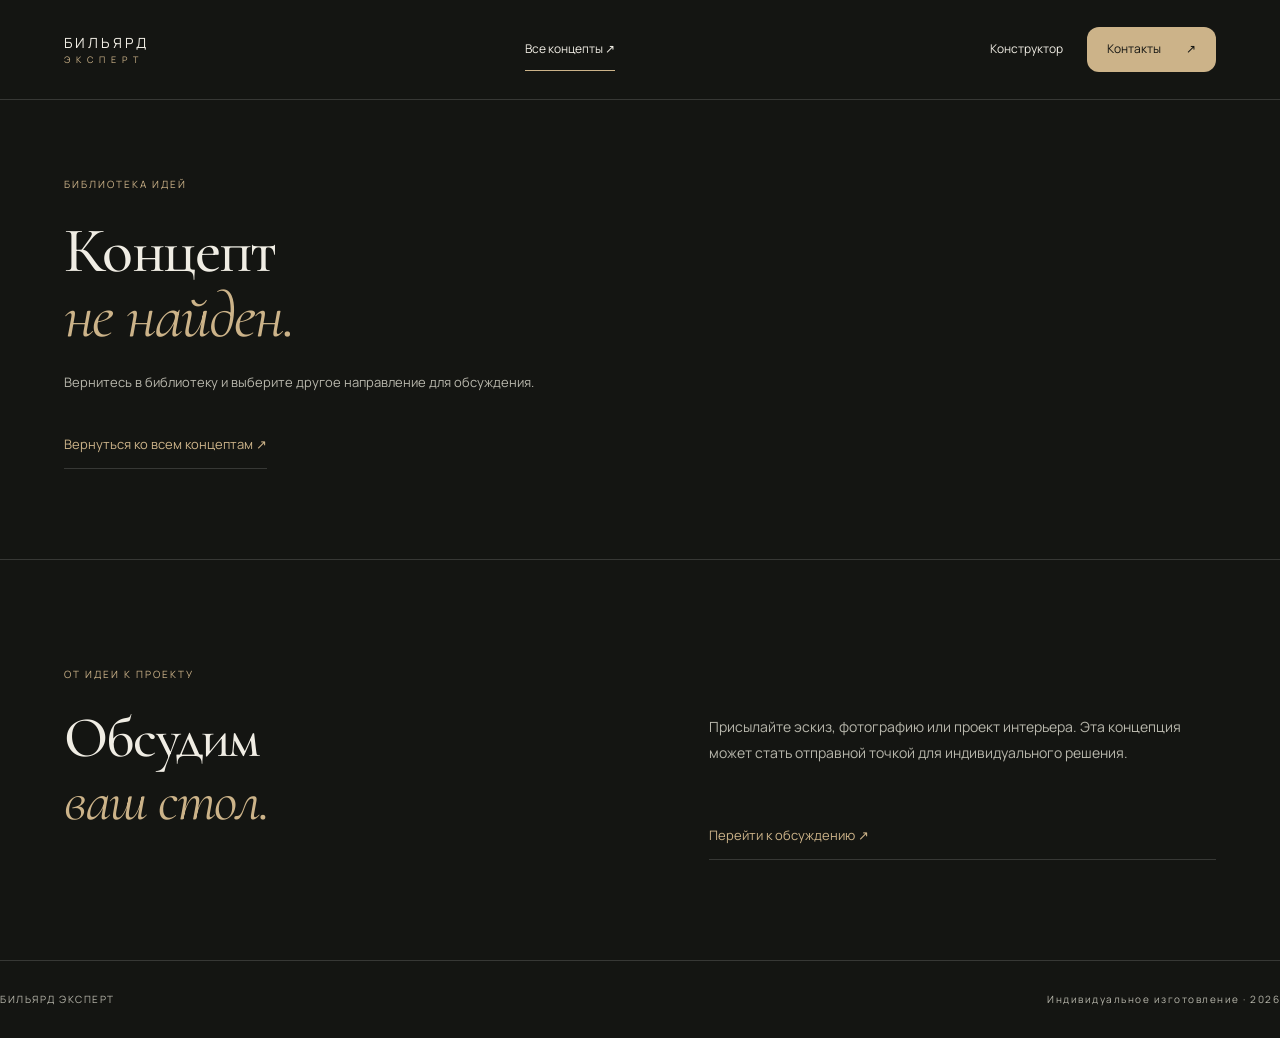
==== commit 8939d38a: "Publish dedicated configurator with four models, palettes and sharing" ====
--- a/concept.html
+++ b/concept.html
@@ -1 +1 @@
-<!doctype html><html lang="ru"><head><meta charset="utf-8"><meta name="viewport" content="width=device-width,initial-scale=1"><meta name="theme-color" content="#151614"><meta name="robots" content="noindex,nofollow"><meta name="description" content="Концепция индивидуального бильярдного стола · Бильярд Эксперт"><title>Концепт стола · Бильярд Эксперт</title><link rel="preload" href="assets/fonts/cormorant-garamond-latin-cyrillic.woff2" as="font" type="font/woff2" crossorigin><link rel="preload" href="assets/fonts/manrope-latin-cyrillic.woff2" as="font" type="font/woff2" crossorigin><link rel="stylesheet" href="style.css?v=20261030-material-cards"></head><body><a class="skip-link" href="#concept-detail">Перейти к концепции</a><header><a class="brand" href="index.html">БИЛЬЯРД<span>ЭКСПЕРТ</span></a><a class="header-link" id="back-to-gallery" href="concepts.html">Все концепты ↗︎</a><a class="contact-button" href="index.html#contacts">Контакты <span>↗︎</span></a></header><main id="concept-detail" class="concept-page"><section class="concept-detail" aria-live="polite"></section><noscript><p class="noscript-note">Для просмотра выбранного концепта нужен JavaScript. <a href="index.html#idea">Обсудить свою идею</a> можно по контактам на главной.</p></noscript><section class="contact-strip section"><div><span class="eyebrow">ОТ ИДЕИ К ПРОЕКТУ</span><h2>Обсудим<br><em>ваш стол.</em></h2></div><div><p>Присылайте эскиз, фотографию или проект интерьера. Эта концепция может стать отправной точкой для индивидуального решения.</p><a class="text-link" href="index.html#idea">Перейти к обсуждению ↗︎</a></div></section></main><footer><a href="index.html">БИЛЬЯРД ЭКСПЕРТ</a><span>Индивидуальное изготовление · 2026</span></footer><script src="models.js?v=20261030-new-concepts"></script><script src="gallery-models.js"></script><script src="concept.js?v=20261101"></script></body></html>
+<!doctype html><html lang="ru"><head><meta charset="utf-8"><meta name="viewport" content="width=device-width,initial-scale=1"><meta name="theme-color" content="#151614"><meta name="robots" content="noindex,nofollow"><meta name="description" content="Концепция индивидуального бильярдного стола · Бильярд Эксперт"><title>Концепт стола · Бильярд Эксперт</title><link rel="preload" href="assets/fonts/cormorant-garamond-latin-cyrillic.woff2" as="font" type="font/woff2" crossorigin><link rel="preload" href="assets/fonts/manrope-latin-cyrillic.woff2" as="font" type="font/woff2" crossorigin><link rel="stylesheet" href="style.css?v=20261030-material-cards"><script src="attribution.js?v=20261101-leads"></script></head><body><a class="skip-link" href="#concept-detail">Перейти к концепции</a><header><a class="brand" href="index.html">БИЛЬЯРД<span>ЭКСПЕРТ</span></a><a class="header-link" id="back-to-gallery" href="concepts.html">Все концепты ↗︎</a><a class="config-header-link" href="configurator.html">Конструктор</a><a class="contact-button" href="index.html#contacts">Контакты <span>↗︎</span></a></header><main id="concept-detail" class="concept-page"><section class="concept-detail" aria-live="polite"></section><noscript><p class="noscript-note">Для просмотра выбранного концепта нужен JavaScript. <a href="index.html#idea">Обсудить свою идею</a> можно по контактам на главной.</p></noscript><section class="contact-strip section"><div><span class="eyebrow">ОТ ИДЕИ К ПРОЕКТУ</span><h2>Обсудим<br><em>ваш стол.</em></h2></div><div><p>Присылайте эскиз, фотографию или проект интерьера. Эта концепция может стать отправной точкой для индивидуального решения.</p><a class="text-link" href="index.html#idea">Перейти к обсуждению ↗︎</a></div></section></main><footer><a href="index.html">БИЛЬЯРД ЭКСПЕРТ</a><span>Индивидуальное изготовление · 2026</span></footer><script src="models.js?v=20261030-new-concepts"></script><script src="gallery-models.js"></script><script src="concept.js?v=20261101"></script></body></html>
--- a/style.css
+++ b/style.css
@@ -570,7 +570,7 @@
 .idea-direct{display:flex;flex-wrap:wrap;align-items:center;gap:18px;margin:25px 0}
 .idea-direct a:first-child{padding:14px 20px;display:flex;justify-content:space-between;gap:25px;background:var(--accent);color:var(--bg);font-size:13px;min-height:48px}
 .idea-direct a:last-child{font-size:14px;white-space:nowrap}
-.home-page #discuss{background:transparent;color:var(--accent);border:1px solid var(--line);font-size:13px}
+.home-page #discuss.cta{background:transparent;color:var(--accent);border:1px solid var(--line);font-size:13px}
 @media(min-width:1600px){.hero-media{inset:30px 0 0}}
 @media(max-width:1000px) and (min-width:701px){.hero-heading{grid-template-columns:1.35fr 1fr;gap:20px}.hero-heading h1{font-size:66px}.hero-heading .eyebrow{font-size:8px;max-width:300px}.hero-copy{padding-top:25px}.hero-media{inset:145px -10% 0}.project-at-a-glance>div+div{padding-left:22px}.project-at-a-glance strong{font-size:25px}}
 @media(max-width:700px){
@@ -712,3 +712,132 @@
 
 /* Keep the selected detail next to the image on small screens. */
 @media(max-width:700px){#callouts{min-height:0;margin-bottom:8px}.callout{padding:14px 0}.callout h3{font-size:23px;margin:5px 0}.callout p{margin:0}}
+
+@media(max-width:700px){#callouts{display:grid;grid-template-columns:1fr;gap:0}.callout h3{font-size:22px}}
+
+
+/* Table selector floats over the image; the catalogue stays below it. */
+.home-page .scene-slider{top:auto;bottom:28px;left:5%;width:90%;margin:0;padding:20px 0 6px;isolation:isolate}
+.home-page .scene-slider::before{content:"";position:absolute;inset:-35px -5.56% -28px;z-index:-1;background:linear-gradient(180deg,transparent,#10110f80 34%,#10110fce);pointer-events:none}
+.home-page .scene-slider .ticks button{color:#deddd5;border-radius:8px;transition:color .2s,background .2s,box-shadow .2s;text-shadow:0 1px 6px #000}
+.home-page .scene-slider .ticks button.selected{color:#f2d8aa;background:#ccb38920;box-shadow:inset 0 0 0 1px #ccb38955,0 0 24px #ccb38914;text-shadow:0 0 14px #d8b77966}
+.home-page .scene-slider input[type=range]::-webkit-slider-thumb{box-shadow:0 0 0 1px var(--accent),0 0 18px #e2c18a99}
+.home-page .scene-slider input[type=range]::-moz-range-thumb{box-shadow:0 0 18px #e2c18a99}
+.home-page .scene-note{top:24px;bottom:auto}
+.home-page #catalog-source{bottom:126px}
+.home-page .showcase>.selector-footer{margin:24px 5% 0}
+.home-page .showcase .controls{margin-top:32px}
+@media(max-width:700px){
+.home-page .scene-slider{position:absolute;top:calc(100vw * 2 / 3 - 112px);bottom:auto;left:4%;width:92%;padding:14px 0 0}
+.home-page .scene-slider::before{inset:-16px -4.35% -6px;background:linear-gradient(180deg,transparent,#10110f99 32%,#10110fe6)}
+.home-page .scene-slider .ticks button{font-size:9px;min-height:44px;letter-spacing:-.2px}
+.home-page .scene-note{top:8px;bottom:auto;font-size:6px}
+.home-page #catalog-source{top:8px;bottom:auto}
+.home-page .showcase>.selector-footer{margin-top:8px}
+.home-page .showcase .controls{margin-top:24px}
+}
+
+/* All detail captions remain readable together on phones. */
+@media(max-width:700px){.home-page #callouts{display:grid;grid-template-columns:1fr;gap:0;min-height:0;margin-bottom:8px}.home-page .callout{padding:14px 0}.home-page .callout h3{font-size:22px;margin:5px 0}.home-page .callout p{margin:0}}
+
+@media(min-width:701px){.home-page #callouts .callout:last-child{top:min(77%,calc(100% - 240px))!important}}
+
+/* Leaders follow measured caption edges; moving text would detach the anchor. */
+.home-page .callout{animation:none}
+
+/* Two short ways to start an individual project. */
+.inquiry-modes{display:grid;grid-template-columns:1fr 1fr;gap:10px;margin:26px 0 20px}
+.inquiry-modes button{padding:18px 16px;border:1px solid #706557;border-radius:12px;background:transparent;color:var(--text,#eee6d9);text-align:left;font:inherit;cursor:pointer;min-height:82px}
+.inquiry-modes button small{display:block;margin-top:6px;font-size:12px;opacity:.75;line-height:1.5}
+.inquiry-modes button[aria-pressed="true"]{background:#e6d1a9;color:#211d17;border-color:#e6d1a9}
+.inquiry-modes button:focus-visible,.callback-options summary:focus-visible{outline:2px solid #e6d1a9;outline-offset:4px}
+.inquiry-modes button:disabled{opacity:.5;cursor:default}
+#project-panel .inquiry-selection p{font-size:13px;line-height:1.6;margin:0 0 8px}
+#project-panel .inquiry-selection{margin-bottom:20px}
+#inquiry-availability{font-size:14px;line-height:1.65}
+#project-note-group{margin:20px 0}
+.field-optional{font-size:11px;opacity:.65;font-weight:400}
+#project-panel .field-error{font-size:13px;color:#ffc3ab;margin:6px 0 16px}
+#project-panel input[aria-invalid="true"]{border-color:#ffc3ab}
+.callback-options{margin:16px 0;border-bottom:1px solid #544c40;padding-bottom:12px}
+.callback-options summary{font-size:13px;cursor:pointer;min-height:30px;padding:4px 0}
+.callback-options label{margin-top:14px}
+#project-panel .inquiry-footnote{font-size:12px;line-height:1.7;opacity:.7;margin-top:12px}
+#inquiry-form[aria-busy="true"]{opacity:.7}
+@media(max-width:480px){.inquiry-modes{gap:8px}.inquiry-modes button{padding:14px 12px;font-size:13px}.inquiry-modes button small{font-size:11px}#inquiry-form .form-row{grid-template-columns:1fr}}
+
+#idea #inquiry-form{margin-top:18px;padding-top:0;border-top:0}
+
+#idea .inquiry-modes button[aria-pressed="true"] small{color:inherit;opacity:.8}
+.inquiry-phone{display:inline-block;font-size:13px;margin:14px 0}
+
+/* Navigation to the dedicated configurator remains available on small screens. */
+.config-header-link{color:var(--ink);font-size:12px;margin-left:auto}
+.configurator-page .configurator h1{font-size:clamp(48px,6vw,90px)}
+@media(max-width:700px){.home-page .header-note a[href="configurator.html"]{display:inline-flex;align-items:center;min-height:42px;padding:8px;font-size:10px;letter-spacing:0}.home-page .header-note a[href="concepts.html"]{padding:8px;font-size:10px}.home-page header{padding-left:14px;padding-right:14px}.home-page .contact-button{margin-left:4px;padding:8px;font-size:10px}.config-header-link{font-size:10px}}
+
+/* Dedicated workspace: a bounded canvas and one material panel at a time. */
+.configurator-page{height:100dvh;display:flex;flex-direction:column;overflow:hidden}
+.configurator-page header{flex:none;min-height:64px;padding:12px 28px;gap:20px}
+.configurator-page main{flex:1;min-height:0;display:flex}
+.configurator-page footer{display:none}
+.configurator-page .configurator{width:100%;padding:18px 28px 12px;display:flex;flex-direction:column;min-height:0}
+.config-heading{display:flex;align-items:center;justify-content:space-between;gap:20px;margin-bottom:16px;flex:none}
+.configurator-page .config-heading h1{font-size:36px;line-height:1.1;margin:5px 0 0}
+.config-heading .eyebrow{font-size:8px;letter-spacing:1.5px}
+.configurator-page .config-heading p{font-size:12px;color:var(--muted);margin:0}
+.configurator-page .config-layout{display:grid;grid-template-columns:minmax(0,1fr) 340px;grid-template-rows:minmax(0,1fr) 92px;gap:14px 24px;flex:1;min-height:0;align-items:stretch}
+.config-stage{grid-column:1;grid-row:1;min-height:0;min-width:0;display:flex}
+.configurator-page .config-preview{position:relative;top:auto;margin:0;flex:1;display:flex;flex-direction:column;box-shadow:none}
+.configurator-page .config-image{width:100%;height:100%;min-height:0;flex:1;aspect-ratio:auto}
+.configurator-page .config-image-label{top:14px;left:16px;font-size:8px}
+.configurator-page .config-preview-caption{flex:none;padding:9px 14px;font-size:9px;flex-direction:row}
+.show-original .config-image>image:not(:first-of-type){visibility:hidden}
+.configurator-page .config-model-picker{grid-column:1;grid-row:2;margin:0;min-height:0;position:relative}
+.configurator-page #config-model-heading{display:none}
+.configurator-page .config-model-options{display:grid;grid-template-columns:repeat(4,minmax(0,1fr));max-width:none;margin:0;gap:10px;height:100%}
+.configurator-page .config-model{padding:4px;gap:6px;font-size:10px;overflow:hidden}
+.configurator-page .config-model img{width:48%;height:100%;max-height:76px;object-fit:contain}
+.configurator-page .config-model-status{position:absolute;bottom:100%;background:var(--bg);font-size:11px;z-index:4}
+.configurator-page .config-controls{grid-column:2;grid-row:1 / 3;margin:0;display:flex;flex-direction:column;border:1px solid var(--line);border-radius:10px;padding:18px;min-height:0;overflow:auto;background:#ffffff02}
+.config-presets{display:flex;align-items:center;justify-content:space-between;gap:10px;margin-bottom:16px;font-size:11px;color:var(--muted)}
+.config-presets select{max-width:180px;background:#24251f;border:1px solid var(--line);color:var(--ink);border-radius:6px;padding:9px;font:inherit}
+.config-tabs{display:flex;gap:3px;background:#ffffff06;padding:4px;border-radius:8px;margin-bottom:18px}
+.config-tabs button{flex:1;border:0;border-radius:5px;background:transparent;color:var(--muted);padding:11px 5px;font-size:12px}
+.config-tabs [aria-selected="true"]{background:var(--accent);color:#191916}
+.configurator-page .config-group{padding:0;border:0;flex:1}
+.configurator-page .config-group[hidden]{display:none}
+.configurator-page .config-group-heading{margin:0 0 12px}
+.configurator-page .config-group-heading h3{font-size:24px}
+.configurator-page .config-group-heading h3>span{display:none}
+.configurator-page .config-options{display:grid;grid-template-columns:repeat(3,minmax(0,1fr));gap:8px}
+.configurator-page .config-swatch{min-height:76px;padding:9px 3px;font-size:10px;gap:7px;border-color:#ffffff10}
+.configurator-page .config-option-note{font-size:11px;line-height:1.5;min-height:0;margin:12px 0}
+.config-tools{display:flex;gap:8px;margin-top:14px}
+.config-tools button{flex:1;border:1px solid var(--line);border-radius:6px;background:none;color:var(--ink);padding:10px 5px;font-size:10px;min-height:40px}
+.config-tools [aria-pressed="true"]{border-color:var(--accent);color:var(--accent)}
+.configurator-page #config-share-status{font-size:10px;color:var(--accent);margin:5px 0;min-height:14px;line-height:1.4}
+#config-share-url{width:100%;color:var(--ink);background:transparent;border:1px solid var(--line);font-size:11px}
+.config-selection{font-size:11px;line-height:1.7;color:var(--muted);padding-top:10px;border-top:1px solid var(--line)}
+.configurator-page .config-actions{margin-top:12px;gap:5px;flex:none}
+.configurator-page .config-apply{min-height:44px;font-size:11px;padding:12px;border-radius:6px}
+.configurator-page .config-disclaimer{font-size:10px;line-height:1.4;margin:10px 0 0;max-width:none;flex:none}
+@media(max-width:1000px){.configurator-page .config-layout{grid-template-columns:minmax(0,1fr) 300px;gap:12px}.configurator-page header{gap:12px}.configurator-page .config-model{flex-direction:column;gap:1px}.configurator-page .config-model img{width:100%;max-height:50px}.configurator-page .config-controls{padding:12px}}
+@media(max-width:700px){
+.configurator-page header{min-height:56px;padding:8px 12px;gap:8px}
+.configurator-page .configurator{padding:10px 12px 8px}
+.config-heading{margin-bottom:8px}.configurator-page .config-heading h1{font-size:25px;margin:0}.config-heading .eyebrow,.configurator-page .config-heading p{display:none}
+.configurator-page .config-layout{grid-template-columns:1fr;grid-template-rows:minmax(125px,1fr) 64px auto;gap:8px}
+.configurator-page .config-controls{grid-column:1;grid-row:3;display:grid;grid-template-columns:1fr;gap:0;padding:10px;overflow:auto;max-height:48dvh}
+.configurator-page .config-model{font-size:9px;flex-direction:column;gap:0;padding:2px}.configurator-page .config-model img{height:38px;max-height:38px}
+.configurator-page .config-model-options{gap:6px}
+.configurator-page .config-preview-caption{display:none}.configurator-page .config-image-label{font-size:6px;top:8px;left:10px}
+.config-presets{margin-bottom:8px;font-size:10px}.config-presets select{padding:6px}.config-tabs{margin-bottom:8px}.config-tabs button{padding:8px;font-size:11px}
+.configurator-page .config-group-heading{display:none}.configurator-page .config-options{grid-template-columns:repeat(6,minmax(0,1fr));gap:3px}.configurator-page #panel-wood .config-options{grid-template-columns:repeat(4,minmax(0,1fr))}.configurator-page #panel-metal .config-options{grid-template-columns:repeat(3,minmax(0,1fr))}
+.configurator-page .config-swatch{min-height:59px;padding:5px 1px;font-size:8px;gap:4px}.configurator-page .config-chip{width:26px;height:26px}.configurator-page .config-option-note{font-size:10px;margin:5px 0;line-height:1.4}
+.config-tools{margin-top:5px}.config-tools button{min-height:32px;padding:7px;font-size:10px}.configurator-page #config-share-status{margin:0;min-height:0}.configurator-page #config-share-status:not(:empty){margin:4px 0}
+.config-selection{font-size:9px;line-height:1.4;padding-top:5px;margin-top:5px}.configurator-page .config-actions{margin-top:7px;display:grid;grid-template-columns:1fr auto;gap:8px}.configurator-page .config-apply{min-height:38px;padding:9px;font-size:10px}.configurator-page .config-reset{font-size:9px}.configurator-page .config-disclaimer{font-size:8px;margin-top:5px}
+}
+@media(max-height:800px) and (min-width:701px){.configurator-page .configurator{padding-top:8px}.config-heading{margin-bottom:8px}.configurator-page .config-heading h1{font-size:26px}.configurator-page .config-controls{padding:10px}.configurator-page .config-swatch{min-height:58px;padding:4px}.configurator-page .config-chip{width:24px;height:24px}.config-tabs{margin-bottom:8px}.config-presets{margin-bottom:8px}.configurator-page .config-option-note{margin:6px 0}.config-tools{margin-top:4px}}
+
+@media(min-width:701px){.configurator-page #panel-wood .config-options{grid-template-columns:repeat(4,minmax(0,1fr))}}
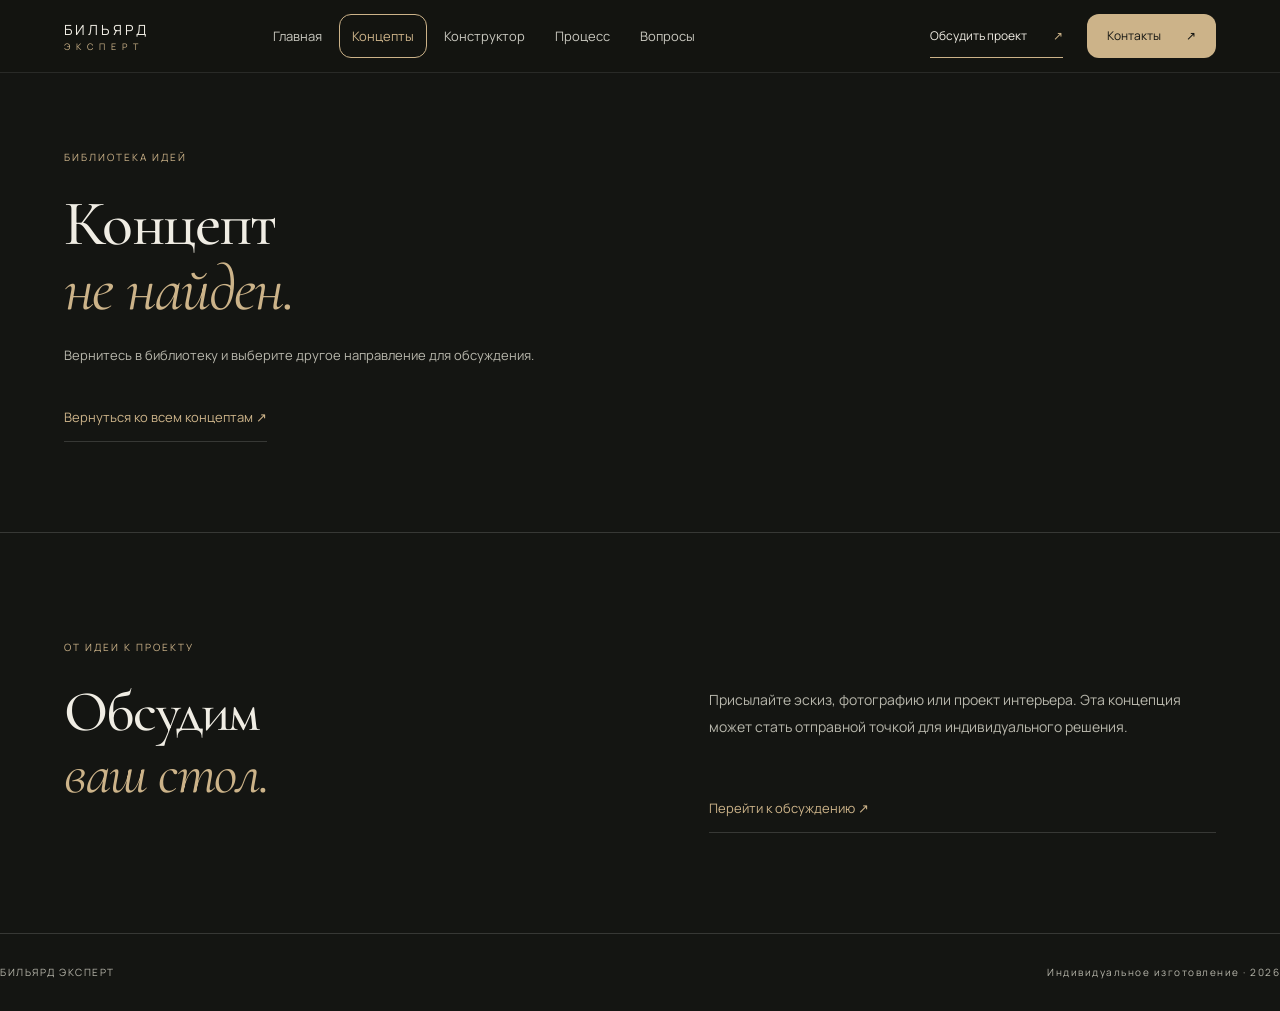
==== commit 5bfd2b4f: "Unify site navigation and frame current section" ====
--- a/concept.html
+++ b/concept.html
@@ -1 +1 @@
-<!doctype html><html lang="ru"><head><meta charset="utf-8"><meta name="viewport" content="width=device-width,initial-scale=1"><meta name="theme-color" content="#151614"><meta name="robots" content="noindex,nofollow"><meta name="description" content="Концепция индивидуального бильярдного стола · Бильярд Эксперт"><title>Концепт стола · Бильярд Эксперт</title><link rel="preload" href="assets/fonts/cormorant-garamond-latin-cyrillic.woff2" as="font" type="font/woff2" crossorigin><link rel="preload" href="assets/fonts/manrope-latin-cyrillic.woff2" as="font" type="font/woff2" crossorigin><link rel="stylesheet" href="style.css?v=20261030-material-cards"><script src="attribution.js?v=20261101-leads"></script></head><body><a class="skip-link" href="#concept-detail">Перейти к концепции</a><header><a class="brand" href="index.html">БИЛЬЯРД<span>ЭКСПЕРТ</span></a><a class="header-link" id="back-to-gallery" href="concepts.html">Все концепты ↗︎</a><a class="config-header-link" href="configurator.html">Конструктор</a><a class="contact-button" href="index.html#contacts">Контакты <span>↗︎</span></a></header><main id="concept-detail" class="concept-page"><section class="concept-detail" aria-live="polite"></section><noscript><p class="noscript-note">Для просмотра выбранного концепта нужен JavaScript. <a href="index.html#idea">Обсудить свою идею</a> можно по контактам на главной.</p></noscript><section class="contact-strip section"><div><span class="eyebrow">ОТ ИДЕИ К ПРОЕКТУ</span><h2>Обсудим<br><em>ваш стол.</em></h2></div><div><p>Присылайте эскиз, фотографию или проект интерьера. Эта концепция может стать отправной точкой для индивидуального решения.</p><a class="text-link" href="index.html#idea">Перейти к обсуждению ↗︎</a></div></section></main><footer><a href="index.html">БИЛЬЯРД ЭКСПЕРТ</a><span>Индивидуальное изготовление · 2026</span></footer><script src="models.js?v=20261030-new-concepts"></script><script src="gallery-models.js"></script><script src="concept.js?v=20261101"></script></body></html>
+<!doctype html><html lang="ru"><head><meta charset="utf-8"><meta name="viewport" content="width=device-width,initial-scale=1"><meta name="theme-color" content="#151614"><meta name="robots" content="noindex,nofollow"><meta name="description" content="Концепция индивидуального бильярдного стола · Бильярд Эксперт"><title>Концепт стола · Бильярд Эксперт</title><link rel="preload" href="assets/fonts/cormorant-garamond-latin-cyrillic.woff2" as="font" type="font/woff2" crossorigin><link rel="preload" href="assets/fonts/manrope-latin-cyrillic.woff2" as="font" type="font/woff2" crossorigin><link rel="stylesheet" href="style.css?v=20261101-shared-navigation"><script src="attribution.js?v=20261101-leads"></script><script defer src="analytics.js"></script><script defer src="navigation.js?v=20261101"></script></head><body class="home-page"><a class="skip-link" href="#concept-detail">Перейти к концепции</a><header><a class="brand" href="index.html">БИЛЬЯРД<span>ЭКСПЕРТ</span></a><nav class="header-note" aria-label="Основная навигация"><a href="index.html">Главная</a><a id="back-to-gallery" href="concepts.html" aria-current="page">Концепты</a><a href="configurator.html">Конструктор</a><a href="index.html#process">Процесс</a><a href="index.html#questions">Вопросы</a></nav><a class="header-link" data-entry="header" href="index.html#idea">Обсудить проект <span>↗︎</span></a><a class="contact-button" href="index.html#contacts">Контакты <span>↗︎</span></a></header><main id="concept-detail" class="concept-page"><section class="concept-detail" aria-live="polite"></section><noscript><p class="noscript-note">Для просмотра выбранного концепта нужен JavaScript. <a href="index.html#idea">Обсудить свою идею</a> можно по контактам на главной.</p></noscript><section class="contact-strip section"><div><span class="eyebrow">ОТ ИДЕИ К ПРОЕКТУ</span><h2>Обсудим<br><em>ваш стол.</em></h2></div><div><p>Присылайте эскиз, фотографию или проект интерьера. Эта концепция может стать отправной точкой для индивидуального решения.</p><a class="text-link" href="index.html#idea">Перейти к обсуждению ↗︎</a></div></section></main><footer><a href="index.html">БИЛЬЯРД ЭКСПЕРТ</a><span>Индивидуальное изготовление · 2026</span></footer><script src="models.js?v=20261030-new-concepts"></script><script src="gallery-models.js"></script><script src="concept.js?v=20261101"></script></body></html>
--- a/style.css
+++ b/style.css
@@ -841,3 +841,27 @@
 @media(max-height:800px) and (min-width:701px){.configurator-page .configurator{padding-top:8px}.config-heading{margin-bottom:8px}.configurator-page .config-heading h1{font-size:26px}.configurator-page .config-controls{padding:10px}.configurator-page .config-swatch{min-height:58px;padding:4px}.configurator-page .config-chip{width:24px;height:24px}.config-tabs{margin-bottom:8px}.config-presets{margin-bottom:8px}.configurator-page .config-option-note{margin:6px 0}.config-tools{margin-top:4px}}
 
 @media(min-width:701px){.configurator-page #panel-wood .config-options{grid-template-columns:repeat(4,minmax(0,1fr))}}
+
+/* Soft local shade keeps the lower caption readable against the floor. */
+@media(min-width:701px){
+.home-page #callouts .callout:last-child{isolation:isolate;text-shadow:0 1px 6px #0009}
+.home-page #callouts .callout:last-child::before{content:"";position:absolute;inset:-22px -28px;z-index:-1;pointer-events:none;background:radial-gradient(ellipse at center,#10110fe0 0%,#10110f99 45%,#10110f00 76%)}
+.home-page #callouts .callout:last-child p{color:#e6e2d9}
+}
+
+/* On phones the selector has its own row, clear of the table and its markers. */
+@media(max-width:700px){
+.home-page .scene{padding-top:calc(67% + 108px)}
+.home-page .scene-slider{top:calc(100vw * 2 / 3 + 2px);padding:0}
+.home-page .scene-slider::before{inset:0 -4.35%;background:var(--bg)}
+}
+
+/* Shared single-row navigation with a current destination frame. */
+.home-page header .header-note{display:flex;flex-wrap:nowrap;align-items:center;gap:4px;min-width:0;overflow-x:auto;scrollbar-width:thin}
+.home-page header .header-note a{display:inline-flex;flex-shrink:0;align-items:center;justify-content:center;min-height:44px;padding:10px 12px;border:1px solid transparent;border-radius:12px;color:inherit;white-space:nowrap;text-decoration:none;letter-spacing:0}
+.home-page header .header-note a[aria-current]{border-color:var(--accent);color:var(--accent)}
+.home-page header .header-note a:hover{color:var(--accent);background:#ccb38914}
+@media(max-width:1100px){.home-page header .header-link{display:none}.home-page header .header-note{margin-left:auto;margin-right:8px;font-size:11px}}
+@media(max-width:700px){.home-page header{flex-wrap:wrap;gap:8px}.home-page header .brand{margin-right:auto}.home-page header .contact-button{margin-left:0}.home-page header .header-note{order:3;flex-basis:100%;width:100%;margin:0;font-size:11px}.home-page header .header-note a{padding:8px 10px;min-height:42px}}
+
+.home-page header .header-note a:not([href="concepts.html"]){display:inline-flex}
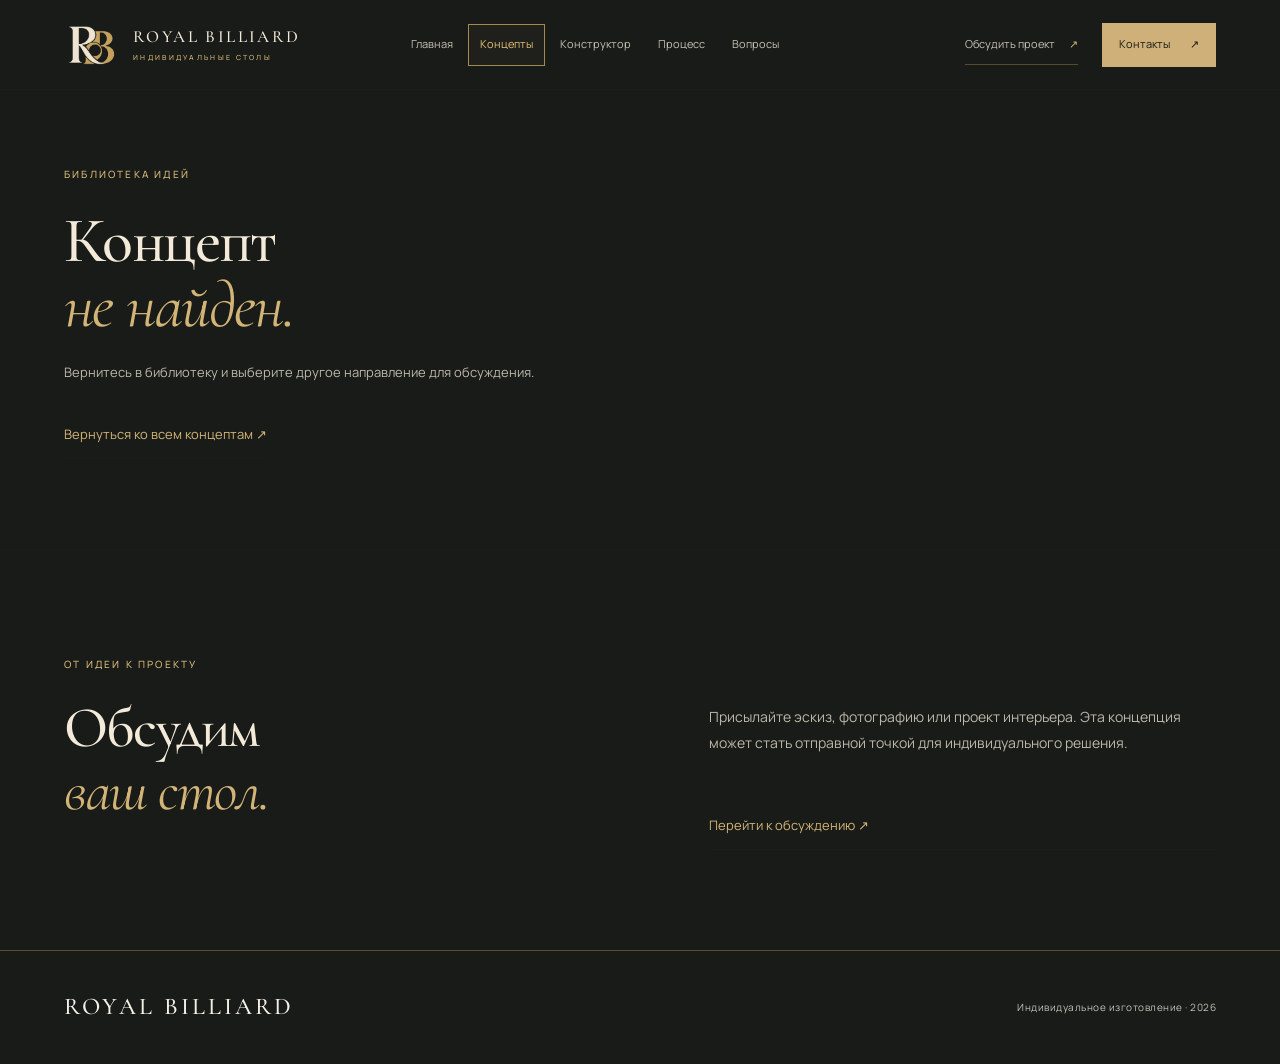
==== commit 3de4310d: "Publish Royal Billiard dark gold identity" ====
--- a/concept.html
+++ b/concept.html
@@ -1 +1 @@
-<!doctype html><html lang="ru"><head><meta charset="utf-8"><meta name="viewport" content="width=device-width,initial-scale=1"><meta name="theme-color" content="#151614"><meta name="robots" content="noindex,nofollow"><meta name="description" content="Концепция индивидуального бильярдного стола · Бильярд Эксперт"><title>Концепт стола · Бильярд Эксперт</title><link rel="preload" href="assets/fonts/cormorant-garamond-latin-cyrillic.woff2" as="font" type="font/woff2" crossorigin><link rel="preload" href="assets/fonts/manrope-latin-cyrillic.woff2" as="font" type="font/woff2" crossorigin><link rel="stylesheet" href="style.css?v=20261101-shared-navigation"><script src="attribution.js?v=20261101-leads"></script><script defer src="analytics.js"></script><script defer src="navigation.js?v=20261101"></script></head><body class="home-page"><a class="skip-link" href="#concept-detail">Перейти к концепции</a><header><a class="brand" href="index.html">БИЛЬЯРД<span>ЭКСПЕРТ</span></a><nav class="header-note" aria-label="Основная навигация"><a href="index.html">Главная</a><a id="back-to-gallery" href="concepts.html" aria-current="page">Концепты</a><a href="configurator.html">Конструктор</a><a href="index.html#process">Процесс</a><a href="index.html#questions">Вопросы</a></nav><a class="header-link" data-entry="header" href="index.html#idea">Обсудить проект <span>↗︎</span></a><a class="contact-button" href="index.html#contacts">Контакты <span>↗︎</span></a></header><main id="concept-detail" class="concept-page"><section class="concept-detail" aria-live="polite"></section><noscript><p class="noscript-note">Для просмотра выбранного концепта нужен JavaScript. <a href="index.html#idea">Обсудить свою идею</a> можно по контактам на главной.</p></noscript><section class="contact-strip section"><div><span class="eyebrow">ОТ ИДЕИ К ПРОЕКТУ</span><h2>Обсудим<br><em>ваш стол.</em></h2></div><div><p>Присылайте эскиз, фотографию или проект интерьера. Эта концепция может стать отправной точкой для индивидуального решения.</p><a class="text-link" href="index.html#idea">Перейти к обсуждению ↗︎</a></div></section></main><footer><a href="index.html">БИЛЬЯРД ЭКСПЕРТ</a><span>Индивидуальное изготовление · 2026</span></footer><script src="models.js?v=20261030-new-concepts"></script><script src="gallery-models.js"></script><script src="concept.js?v=20261101"></script></body></html>
+<!doctype html><html lang="ru"><head><meta charset="utf-8"><meta name="viewport" content="width=device-width,initial-scale=1"><meta name="theme-color" content="#191b18"><meta name="robots" content="noindex,nofollow"><meta name="description" content="Концепция индивидуального бильярдного стола · Royal Billiard"><title>Концепт стола · Royal Billiard</title><link rel="preload" href="assets/fonts/cormorant-garamond-latin-cyrillic.woff2" as="font" type="font/woff2" crossorigin><link rel="preload" href="assets/fonts/manrope-latin-cyrillic.woff2" as="font" type="font/woff2" crossorigin><link rel="stylesheet" href="style.css?v=20261103-royal-dark"><script src="attribution.js?v=20261101-leads"></script><script defer src="analytics.js"></script><script defer src="navigation.js?v=20261101"></script><link rel="icon" type="image/webp" href="assets/royal-billiard-mark-dark.webp"></head><body class="home-page"><a class="skip-link" href="#concept-detail">Перейти к концепции</a><header><a class="brand" href="index.html" aria-label="Royal Billiard - главная"><img class="brand-mark" src="assets/royal-billiard-mark-dark.webp" width="64" height="58" alt=""><span class="brand-wordmark">ROYAL BILLIARD<small>ИНДИВИДУАЛЬНЫЕ СТОЛЫ</small></span></a><nav class="header-note" aria-label="Основная навигация"><a href="index.html">Главная</a><a id="back-to-gallery" href="concepts.html" aria-current="page">Концепты</a><a href="configurator.html">Конструктор</a><a href="index.html#process">Процесс</a><a href="index.html#questions">Вопросы</a></nav><a class="header-link" data-entry="header" href="index.html#idea">Обсудить проект <span>↗︎</span></a><a class="contact-button" href="index.html#contacts">Контакты <span>↗︎</span></a></header><main id="concept-detail" class="concept-page"><section class="concept-detail" aria-live="polite"></section><noscript><p class="noscript-note">Для просмотра выбранного концепта нужен JavaScript. <a href="index.html#idea">Обсудить свою идею</a> можно по контактам на главной.</p></noscript><section class="contact-strip section"><div><span class="eyebrow">ОТ ИДЕИ К ПРОЕКТУ</span><h2>Обсудим<br><em>ваш стол.</em></h2></div><div><p>Присылайте эскиз, фотографию или проект интерьера. Эта концепция может стать отправной точкой для индивидуального решения.</p><a class="text-link" href="index.html#idea">Перейти к обсуждению ↗︎</a></div></section></main><footer><a class="footer-brand" href="index.html">ROYAL BILLIARD</a><span>Индивидуальное изготовление · 2026</span></footer><script src="models.js?v=20261030-new-concepts"></script><script src="gallery-models.js"></script><script src="concept.js?v=20261101"></script></body></html>
--- a/style.css
+++ b/style.css
@@ -683,7 +683,7 @@
 /* Rectangular actions with softly rounded corners. */
 .contact-button,.hero-cta{border-radius:12px}
 .home-page .header-note{align-items:center;gap:24px}
-.home-page .header-note a[href="concepts.html"]{display:inline-flex;align-items:center;justify-content:center;min-height:44px;padding:10px 16px;border:1px solid var(--accent);border-radius:12px;color:var(--ink);white-space:nowrap}
+.home-page .header-note a[href="concepts.html"]{display:inline-flex;align-items:center;justify-content:center;min-height:44px;padding:10px 16px;border:1px solid transparent;border-radius:12px;color:var(--ink);white-space:nowrap}
 .home-page .header-note a[href="concepts.html"]:hover{background:#ccb38914;color:var(--accent)}
 @media(max-width:700px){.home-page .header-note{display:flex;gap:0;margin:0 0 0 auto}.home-page .header-note a:not([href="concepts.html"]){display:none}.home-page .header-note a[href="concepts.html"]{min-height:42px;padding:10px 11px;font-size:10px;letter-spacing:0}.home-page .contact-button{min-height:42px;margin-left:10px;padding:10px 11px;font-size:10px;gap:8px}}
 
@@ -865,3 +865,307 @@
 @media(max-width:700px){.home-page header{flex-wrap:wrap;gap:8px}.home-page header .brand{margin-right:auto}.home-page header .contact-button{margin-left:0}.home-page header .header-note{order:3;flex-basis:100%;width:100%;margin:0;font-size:11px}.home-page header .header-note a{padding:8px 10px;min-height:42px}}
 
 .home-page header .header-note a:not([href="concepts.html"]){display:inline-flex}
+
+/* Royal Billiard: warm charcoal and antique gold. */
+:root{
+  color-scheme:dark;
+  --bg:#191b18;
+  --ink:#f3ead9;
+  --muted:#bcb7a9;
+  --accent:#d2b477;
+  --line:#27282026;
+  --paper:#242621;
+  --gold:#b79a5e;
+  --charcoal:#191b18;
+}
+body{background:var(--bg);color:var(--ink)}
+::selection{background:#cdb47a;color:#20221e}
+em{color:var(--accent)}
+.eyebrow{font-weight:500;letter-spacing:2.2px}
+h1,h2,h3{font-weight:500}
+a:hover{color:var(--accent)}
+
+/* The monogram has a fixed footprint so navigation never moves on load. */
+header,.home-page header,.configurator-page header{
+  background:var(--bg);
+  border-bottom:1px solid var(--line);
+  min-height:90px;
+  padding-top:14px;
+  padding-bottom:14px;
+  gap:24px;
+}
+.brand{display:inline-flex;align-items:center;gap:13px;color:var(--ink);letter-spacing:0;line-height:1.2}
+.brand:hover{color:var(--ink)}
+.brand .brand-mark{display:block;width:56px;height:56px;object-fit:contain;flex:none}
+.brand .brand-wordmark{display:block;color:inherit;font:500 17px/1.25 var(--font-display),serif;letter-spacing:2.4px;white-space:nowrap}
+.brand .brand-wordmark small{display:block;color:var(--accent);font:500 7px/1.5 var(--font-body),sans-serif;letter-spacing:2.3px;margin-top:6px}
+.home-page header .header-note{gap:3px;color:#c5c0b3;font-size:11px;scrollbar-width:none;margin:0 auto}
+.home-page header .header-note::-webkit-scrollbar{display:none}
+.home-page header .header-note a,.home-page .header-note a[href="concepts.html"]{border-radius:0;padding:10px 11px;min-height:42px;color:inherit}
+.home-page header .header-note a[aria-current]{border-color:#a58a50;color:#e1bf77;background:#b79a5e0a}
+.home-page header .header-note a:hover{background:#b79a5e10;color:var(--accent)}
+.header-link{white-space:nowrap;color:#c5c0b3;font-size:11px;border-bottom-color:#a58a5070}
+.header-link span{padding-left:12px}
+.contact-button,.hero-cta,.selector-catalog,.config-apply,.submit-inquiry,.copy-button{
+  border-radius:0;
+  background:var(--ink);
+  border-color:var(--ink);
+  color:var(--bg);
+}
+.contact-button{font-size:11px;min-height:44px;padding:11px 17px;margin-left:0;gap:20px;white-space:nowrap}
+.contact-button:hover,.selector-catalog:hover,.config-apply:hover,.submit-inquiry:hover,.copy-button:hover{
+  background:#3c4135;
+  border-color:#3c4135;
+  color:#fffaf0;
+}
+
+/* Consistent dark studio palette. */
+.cinematic-hero,.home-page .scene,.budget,footer{
+  --bg:#191b18;
+  --ink:#f4f0e7;
+  --muted:#c2c3b7;
+  --accent:#cfb57c;
+  --line:#191b182b;
+  color:var(--ink);
+  color-scheme:dark;
+}
+.cinematic-hero{background:#191b18}
+.cinematic-hero:after{background:linear-gradient(180deg,#191b18 0%,#191b18dc 12%,#191b1800 43%,#191b1800 71%,#191b18ef 100%)}
+.hero-heading em{color:#d2b77f}
+.hero-heading .eyebrow{color:#d2b77f}
+.hero-copy>p:first-child{color:#f4f0e7}
+.hero-description{color:#e1dfd6}
+.hero-cta{background:#c9af77;border-color:#c9af77;color:#1d211a;font-weight:500}
+.hero-cta:hover{background:#e0c995;color:#1d211a}
+.home-page .hero-consultation{color:#e0dfd5;background:#191b18e8;border-radius:0}
+.hero-bottom{border-top:1px solid #191b181c}
+.hero-explore:hover{color:#d2b77f}
+.home-page .cinematic-hero{height:calc(100svh - 90px)}
+.company-strip{background:#1e211c;color:#c3b393;border-bottom:1px solid #302f2324;padding-top:22px;padding-bottom:22px}
+.company-label{color:#cfb57c}
+.company-strip-heading p{color:#bcb7a9}
+.company-mark{opacity:.8}
+.project-at-a-glance{background:#22251f;color:#f3ead9;padding-top:38px;padding-bottom:38px;border-bottom:1px solid #302f231c}
+.project-at-a-glance span{color:#d2b477;letter-spacing:1.8px}
+.project-at-a-glance small{color:#bcb7a9}
+.project-at-a-glance strong{font-size:34px}
+.collection-heading{padding-top:96px;padding-bottom:36px}
+.home-page .showcase{background:#191b18}
+.home-page .scene{background:#191b18}
+.home-page .scene-note{color:#dad7cc}
+.home-page #catalog-source{color:#e1c48b}
+.home-page .scene .dot{stroke:#191b18}
+.home-page .scene .callout{color:#f4f0e7}
+.home-page .scene .callout p{color:#d3d4c7}
+.home-page .scene .callout span{color:#dbc28e}
+.home-page .scene .detail-point{color:#f4f0e7}
+.home-page .scene .detail-point[aria-pressed=true]{color:#191b18}
+.home-page .scene-slider input[type=range]::-webkit-slider-thumb{border-color:#191b18}
+.home-page .scene-slider input[type=range]::-moz-range-thumb{border-color:#191b18}
+.home-page .showcase>.selector-footer{margin:0;padding:32px var(--space);background:var(--bg)}
+.selector-catalog{font-size:13px;letter-spacing:.3px;min-height:54px;padding:16px 32px;min-width:280px}
+.home-page .showcase .controls{margin:0;padding:10px var(--space) 40px;background:var(--bg)}
+.home-page .showcase .model-info h2{color:var(--ink)}
+.home-page .showcase .model-info .number{color:var(--accent)}
+.home-page .showcase .model-info p{color:var(--muted)}
+.arrows button{border-radius:0;width:46px;height:46px}
+.arrows button:hover{background:#b79a5e15}
+#detail-crop{background-color:#191b18}
+.home-page .statement{background:radial-gradient(ellipse at 18% 38%,#ded6bf66,transparent 65%)}
+.facts{border-top-color:#a58a504d}
+.material-grid article{background:#191b18}
+.material-grid .material-card-copy .eyebrow{color:#ddc38d}
+.home-page .budget{background:#2c3027;border-color:#a58a505c}
+.home-page .budget .price{color:#e0c58b}
+.budget .text-link{color:#ddc38d;border-bottom-color:#d2b77f66}
+.designers{background:linear-gradient(120deg,#e8e0ce80,transparent 70%)}
+.section-heading h2,.collection-heading h2{margin-bottom:0}
+.text-link,.cta{color:var(--accent)}
+.idea{background:#22251f4d}
+.idea h2{font-size:clamp(44px,5.2vw,76px)}
+.idea-direct a:first-child{background:var(--ink);color:var(--bg)}
+.home-page #discuss.cta{border-color:#a58a5080;color:var(--accent)}
+
+/* Dark fields and measured selection states throughout the inquiry flow. */
+textarea,#inquiry-form input:not([type=checkbox]):not([type=file]){background:#242621;border-color:#52574640;color:#f3ead9}
+textarea:focus,#inquiry-form input:not([type=checkbox]):not([type=file]):focus{border-color:#9c8043}
+.inquiry-modes{gap:12px}
+.inquiry-modes button{background:#24262166;border-color:#797a6240;color:var(--ink);border-radius:0;padding:18px}
+.inquiry-modes button small{color:#c5c0b3;opacity:1}
+.inquiry-modes button[aria-pressed="true"]{background:#2c3027;color:#191b18;border-color:#2c3027}
+.inquiry-modes button[aria-pressed="true"] small{color:#e3d7bd}
+.inquiry-modes button:focus-visible,.callback-options summary:focus-visible{outline-color:#9c8043}
+.callback-options{border-bottom-color:var(--line)}
+.file-drop{background:#24262166;border-color:#a58a5080}
+#lead-files::file-selector-button{background:#292d25;border-color:#52574640;color:#f3ead9}
+.consent{color:#c5c0b3}
+#project-panel .field-error{color:#f0a28b}
+#project-panel input[aria-invalid="true"]{border-color:#a6422a}
+.submit-inquiry{margin-top:8px}
+.contact-location address{color:var(--ink)}
+.contact-group .phone{font-size:clamp(28px,3vw,42px)}
+
+/* The gallery reads as an editorial catalogue around dark studio images. */
+.gallery-intro{margin-top:78px}
+.gallery-intro h1{font-size:clamp(58px,7.5vw,108px)}
+.filters{padding-top:22px}
+.filters button{border:1px solid transparent;color:#c5c0b3}
+.filters button[aria-pressed=true]{background:#2c3027;border-color:#2c3027;color:#191b18}
+.filters button:hover{border-color:#a58a5066;color:var(--accent)}
+.gallery-count{color:#bcb7a9}
+.concept-card{border-bottom-color:#a58a504d}
+.concept-card img,.concept-detail-image-wrap{background:#191b18}
+.concept-detail-image-wrap{padding:0 0 16px}
+.concept-detail-image-wrap small{color:#c2c3b7;padding:0 18px}
+.concept-detail-image-wrap .concept-image-error{color:#d3d4c7}
+.concept-detail-copy .concept-material{color:#c5c0b3}
+.concept-features article{border-top-color:#a58a5066}
+.concept-card .card-link{border-bottom-color:#a58a5066}
+
+/* The configurator has a dark control panel beside a charcoal canvas. */
+.config-preview{background:#191b18;border-color:#343c3033;border-radius:0}
+.config-image-label{color:#dfc795}
+.config-preview-caption{color:#c2c3b7;border-top-color:#191b181c;background:#20241d}
+.config-model{border-radius:0;background:#242621;border-color:#52574633;color:#c5c0b3}
+.config-model img{background:#191b18;border-radius:0}
+.config-model[aria-pressed="true"]{background:#393426;border-color:#9c8043;color:#f3ead9}
+.configurator-page .config-controls{background:#242621;border-color:#52574633;border-radius:0}
+.config-presets select{background:#191b18;border-color:#52574640;color:#f3ead9;border-radius:0}
+.config-tabs{background:#22251f;border-radius:0}
+.config-tabs button{border-radius:0;color:#c5c0b3}
+.config-tabs [aria-selected="true"]{background:#2c3027;color:#191b18}
+.configurator-page .config-swatch{border-color:#5257461c;border-radius:0;background:#191b1866}
+.config-swatch:hover{background:#39342666;color:#f3ead9}
+.config-swatch[aria-pressed="true"],.configurator-page .config-swatch[aria-pressed="true"]{background:#393426;border-color:#9c8043;color:#f3ead9}
+.config-chip{border-color:#52574640}
+.config-tools button{border-radius:0;border-color:#52574640}
+.config-tools [aria-pressed="true"]{border-color:#9c8043;color:#d2b477;background:#39342666}
+.config-reset{border-bottom-color:#52574640}
+.configurator-page .config-apply{border-radius:0}
+.configurator-page .config-stage{border:1px solid #343c3033}
+.configurator-page .config-preview{border:0}
+.configurator-page .config-heading h1{font-size:38px}
+
+footer{
+  max-width:none;
+  margin:0;
+  padding:42px max(var(--space),calc((100vw - var(--measure)) / 2 + var(--space)));
+  background:#191b18;
+  border-top:1px solid #b79a5e66;
+  color:#c2c3b7;
+  align-items:center;
+  gap:32px;
+  letter-spacing:.5px;
+}
+footer .brand{color:#f4f0e7}
+footer .brand .brand-wordmark{font-size:15px}
+footer .brand .brand-wordmark small{color:#cfb57c}
+footer .brand .brand-mark{width:58px;height:58px}
+footer .footer-links{gap:24px;font-size:10px}
+footer .footer-brand{font:500 24px/1.2 var(--font-display),serif;letter-spacing:3px;color:#f4f0e7}
+footer a:hover{color:#ddc38d}
+.home-page>main.section{max-width:1050px;padding-top:70px;padding-bottom:90px}
+.home-page>main.section h1{font-size:clamp(52px,6vw,80px);margin-bottom:40px}
+.home-page>main.section h2{font-size:34px;margin-top:42px;margin-bottom:16px;letter-spacing:-.02em}
+.home-page>main.section p{max-width:790px}
+.home-page>main.section p a{color:var(--accent);text-decoration:underline;text-underline-offset:3px}
+
+@media(min-width:1101px) and (max-width:1250px){
+  .home-page header{gap:18px;padding-left:32px;padding-right:32px}
+  .home-page header .header-note a{padding-left:8px;padding-right:8px}
+  .brand .brand-wordmark{font-size:15px;letter-spacing:1.6px}
+  .header-link{font-size:10px}
+}
+@media(max-width:1100px){
+  .home-page header{gap:18px}
+  .home-page header .header-link{display:none}
+  .home-page header .header-note{font-size:10px;margin-left:auto;margin-right:0}
+  .home-page header .header-note a{padding:9px 8px}
+  .brand .brand-wordmark{font-size:15px;letter-spacing:1.5px}
+}
+@media(max-width:900px){
+  header,.home-page header,.configurator-page header{flex-wrap:wrap;padding:12px 24px;gap:8px 16px}
+  .home-page header .brand{margin-right:auto}
+  .home-page header .header-note{order:3;flex-basis:100%;width:100%;font-size:11px;margin:0;border-top:1px solid #27282014;padding-top:4px}
+  .home-page header .header-note a{flex:1;min-height:40px;padding:8px 10px}
+  .home-page .cinematic-hero{height:calc(100svh - 126px)}
+  .contact-button{margin-left:0}
+  .configurator-page .configurator{padding-left:24px;padding-right:24px}
+}
+@media(max-width:700px){
+  :root{--space:24px}
+  header,.home-page header,.configurator-page header{min-height:0;padding:12px 20px 8px;gap:8px 12px}
+  .brand{gap:10px}
+  .brand .brand-mark{width:46px;height:46px}
+  .brand .brand-wordmark{font-size:15px;letter-spacing:1.6px}
+  .brand .brand-wordmark small{font-size:6px;letter-spacing:1.6px;margin-top:4px}
+  .home-page header .contact-button{min-height:38px;padding:9px 12px;font-size:10px;gap:12px;margin:0}
+  .home-page header .header-note{font-size:10px;padding-top:4px;gap:2px}
+  .home-page header .header-note a{min-height:38px;padding:8px 9px}
+  .home-page .cinematic-hero{height:auto;min-height:0}
+  .home-page .hero-heading{padding-top:38px}
+  .hero-heading h1{font-size:clamp(49px,12.5vw,78px)}
+  .hero-copy>p:first-child{color:#e1dfd6}
+  .home-page .hero-consultation{background:none;color:#d7d6ca}
+  .hero-bottom{border-top:0;padding-top:0}
+  .hero-caption{border-top-color:#191b182b}
+  .project-at-a-glance{padding-top:28px;padding-bottom:28px}
+  .project-at-a-glance strong{font-size:29px}
+  .collection-heading{padding-top:54px;padding-bottom:25px}
+  .home-page .showcase{background:var(--bg)}
+  .home-page .scene{--bg:#191b18;--ink:#f3ead9;--muted:#bcb7a9;--accent:#d2b477;--line:#27282026;background:var(--bg);color-scheme:dark}
+  .home-page .scene .images{background:#191b18}
+  .home-page .scene .callout{color:#f3ead9}
+  .home-page .scene .callout p{color:#bcb7a9}
+  .home-page .scene .callout span{color:#d2b477}
+  .home-page .scene-slider{--accent:#cfb57c;--line:#191b182b}
+  .home-page .scene-slider::before{background:#191b18;inset:0 -4.35% -4px}
+  .home-page .scene .detail-point[aria-pressed=true]{background:none}
+  .home-page .scene .detail-point[aria-pressed=true]:before{background:#cfb57c;border-color:#cfb57c}
+  .home-page .scene{padding-top:calc(67% + 108px)}
+  .home-page .showcase>.selector-footer{padding:18px var(--space) 22px}
+  .home-page .showcase .controls{padding:0 var(--space) 30px}
+  .selector-catalog{width:100%;min-width:0;min-height:52px;font-size:13px}
+  .idea{background:transparent}
+  .inquiry-modes{gap:8px}
+  .inquiry-modes button{padding:15px 12px}
+  .configurator-page .configurator{padding:10px 12px 8px}
+  .configurator-page .config-heading h1{font-size:27px}
+  .configurator-page .config-controls{padding:10px}
+  .configurator-page .config-model{font-size:9px}
+  .config-preview{box-shadow:0 10px 22px #191b18}
+  .configurator-page .config-preview{box-shadow:none}
+  footer{padding:30px var(--space);gap:24px;align-items:center;justify-content:space-between}
+  footer .brand .brand-mark{width:50px;height:50px}
+  footer .brand .brand-wordmark{font-size:14px}
+  footer .footer-links{gap:20px}
+  footer>span{font-size:9px;max-width:140px}
+  footer .footer-brand{font-size:21px;max-width:none}
+  .home-page>main.section{padding-top:40px;padding-bottom:55px}
+  .home-page>main.section h2{font-size:30px;margin-top:32px}
+}
+
+@media(max-width:420px){
+  .home-page header{padding-left:14px;padding-right:14px;gap:8px}
+  .home-page header .brand{gap:7px;min-width:0}
+  .brand .brand-mark{width:38px;height:38px}
+  .brand .brand-wordmark{font-size:13px;letter-spacing:1.2px}
+  .brand .brand-wordmark small{font-size:5px;letter-spacing:1.1px}
+  .home-page header .contact-button{padding:8px 10px;gap:5px;font-size:9px}
+  .home-page header .contact-button span{display:none}
+  .home-page header .header-note a{padding-left:5px;padding-right:5px;font-size:9px}
+}
+
+.home-page .showcase .detail-study{background:var(--bg);color:var(--ink)}
+.home-page .inquiry-footnote{color:var(--muted)}
+.home-page .showcase{background:var(--bg)}
+
+/* Gold actions and selected states on the unified dark surface. */
+.contact-button,.selector-catalog,.config-apply,.submit-inquiry,.copy-button,.idea-direct a:first-child{background:#cfb078;border-color:#cfb078;color:#191b18}
+.contact-button:hover,.selector-catalog:hover,.config-apply:hover,.submit-inquiry:hover,.copy-button:hover{background:#e4c791;border-color:#e4c791;color:#191b18}
+.inquiry-modes button[aria-pressed="true"],.filters button[aria-pressed=true],.config-tabs [aria-selected="true"]{background:#cfb078;border-color:#cfb078;color:#191b18}
+.inquiry-modes button[aria-pressed="true"] small{color:#35362d}
+.company-mark{color:#c3b393;opacity:.78}
+.project-at-a-glance{border-top:1px solid var(--line)}
+.home-page header .header-note{border-top-color:var(--line)}
+.config-swatch:hover,.config-swatch[aria-pressed="true"],.configurator-page .config-swatch[aria-pressed="true"]{color:#f3ead9}
